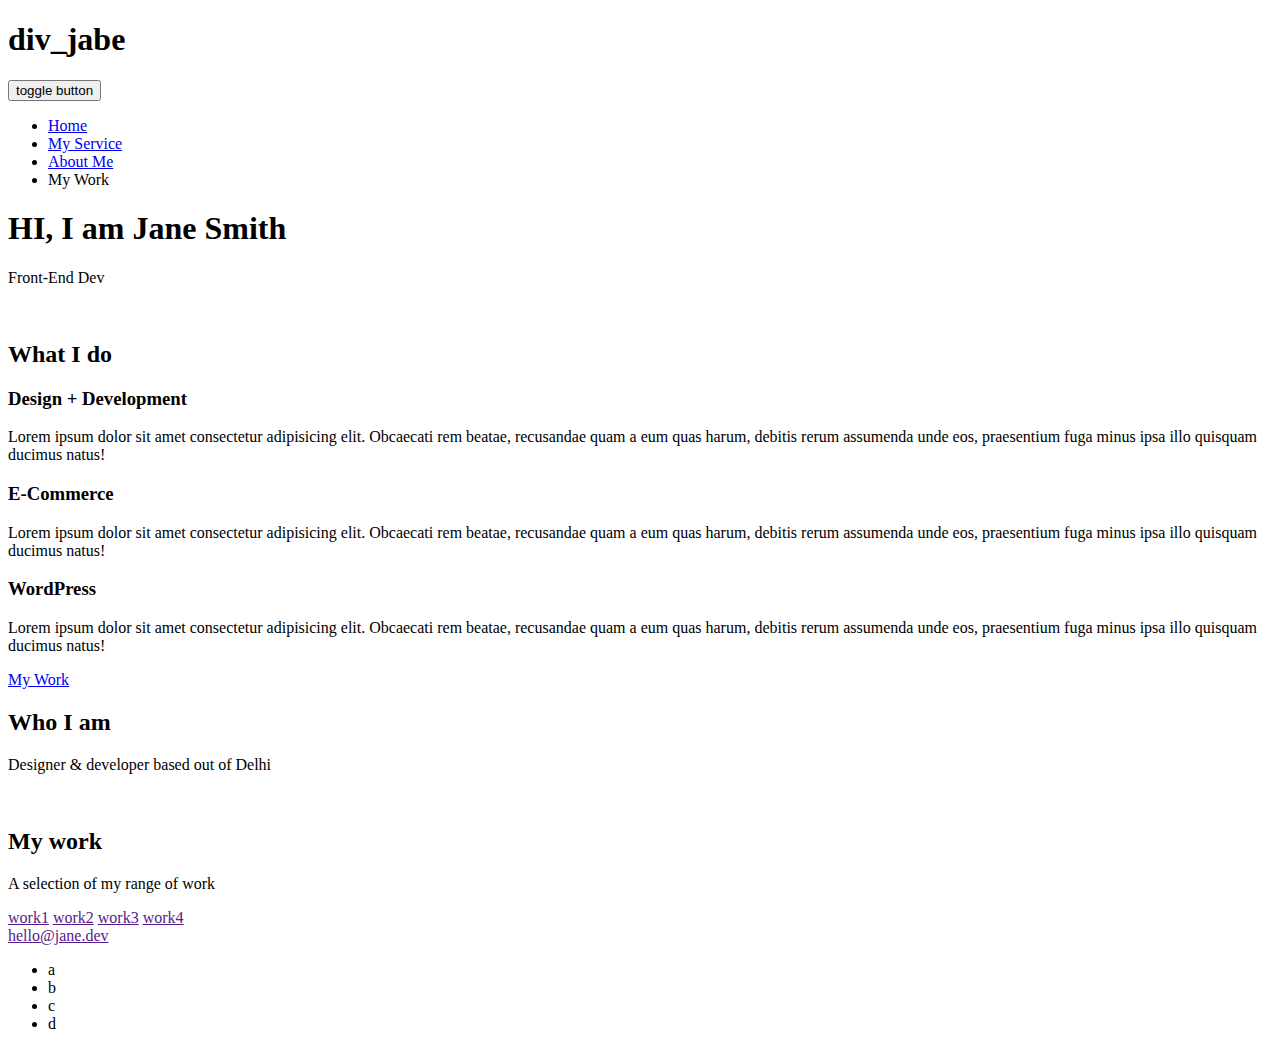
==== index.html @ 6ca00a3f "portfolio" ====
<!DOCTYPE html>
<html lang="en">
<head>
    <meta charset="UTF-8">
    <meta http-equiv="X-UA-Compatible" content="IE=edge">
    <meta name="viewport" content="width=device-width, initial-scale=1.0">
    <title>Document</title>
</head>
<body>
    <header>
       <div class="logo">
        <h1>div_jabe</h1>
       </div>
       <button>toggle button</button>
       <nav class="nav">
         <ul class="nav-list">
             <li class="nav-item"><a class="nav-link" href="#home">Home</a></li>
             <li class="nav-item"><a class="nav-link" href="#services">My Service</a></li>
             <li class="nav-item"><a class="nav-link" href="#about">About Me</a></li>
             <li class="nav-item"><aclass="nav-link" href="#work">My Work</aclass=></li>
        </ul>
       </nav>
    </header>

    <section class="intro" id="home">
        <h1 class="section-title section-title-intro">HI, I am <strong>Jane Smith</strong></h1>
        <p class="section-subtitle section-subtitle-intros">Front-End Dev</p>
        <img src="mobile/eduardo-dutra-k6b53YWZI9I-unsplash.png" alt="">
    </section>

    <section class="my-services" id="services">
        <h2 class="section-title section-title-services">What I do</h2>
        <div class="services">
            <div class="service">
                <h3>Design + Development</h3>
                <p>Lorem ipsum dolor sit amet consectetur adipisicing elit. Obcaecati rem beatae, recusandae quam a eum quas harum, debitis rerum assumenda unde eos, praesentium fuga minus ipsa illo quisquam ducimus natus!</p>
            </div>
            <div class="service">
                <h3>E-Commerce</h3>
                <p>Lorem ipsum dolor sit amet consectetur adipisicing elit. Obcaecati rem beatae, recusandae quam a eum quas harum, debitis rerum assumenda unde eos, praesentium fuga minus ipsa illo quisquam ducimus natus!</p>
            </div>
            <div class="service">
                <h3>WordPress</h3>
                <p>Lorem ipsum dolor sit amet consectetur adipisicing elit. Obcaecati rem beatae, recusandae quam a eum quas harum, debitis rerum assumenda unde eos, praesentium fuga minus ipsa illo quisquam ducimus natus!</p>
            </div>
        </div>

        <a href="#work" class="btn">My Work</a>
    </section>

    <section class="about-me" id="about">
        <h2 class="section-title section-title-about">Who I am</h2>
        <p class="section-subtitle section-subtitle-about">Designer & developer based out of Delhi</p>
        <div class="about-me-body">
            <p></p>
            <p></p>
        </div>
        <img src="mobile/eduardo-dutra-Kqjc3vvgl1k-unsplash.png" alt="">
    </section>

    <section class="my-work" id="work">
        <h2 class="section-title section-title-work">My work</h2>
        <p class="section-subtitle section-subtitle-work">A selection of my range of work</p>
        <a href="">work1</a>
        <a href="">work2</a>
        <a href="">work3</a>
        <a href="">work4</a>
    </section>

    <footer>
        <a href="">hello@jane.dev</a>
        <ul>
            <li><a>a</a></li>
            <li><a>b</a></li>
            <li><a>c</a></li>
            <li><a>d</a></li>
        </ul>
    </footer>

</body>
</html>
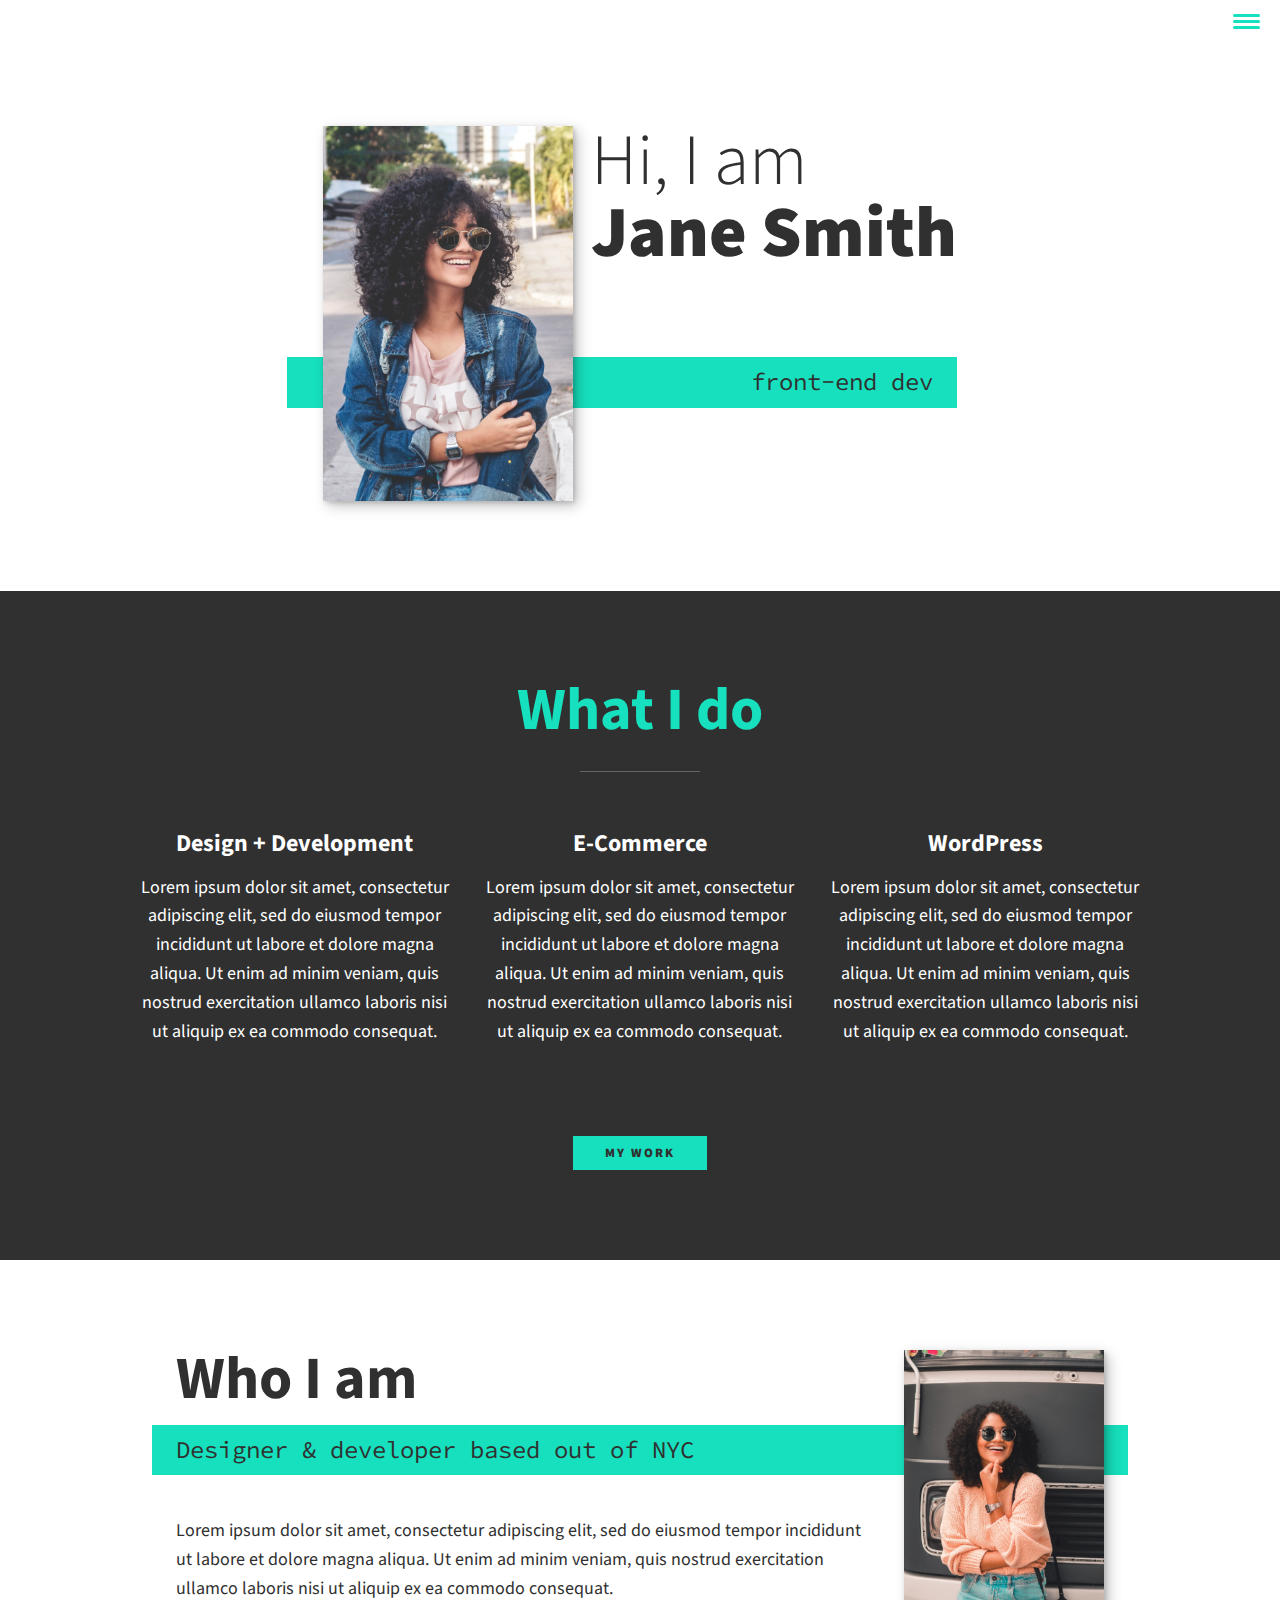
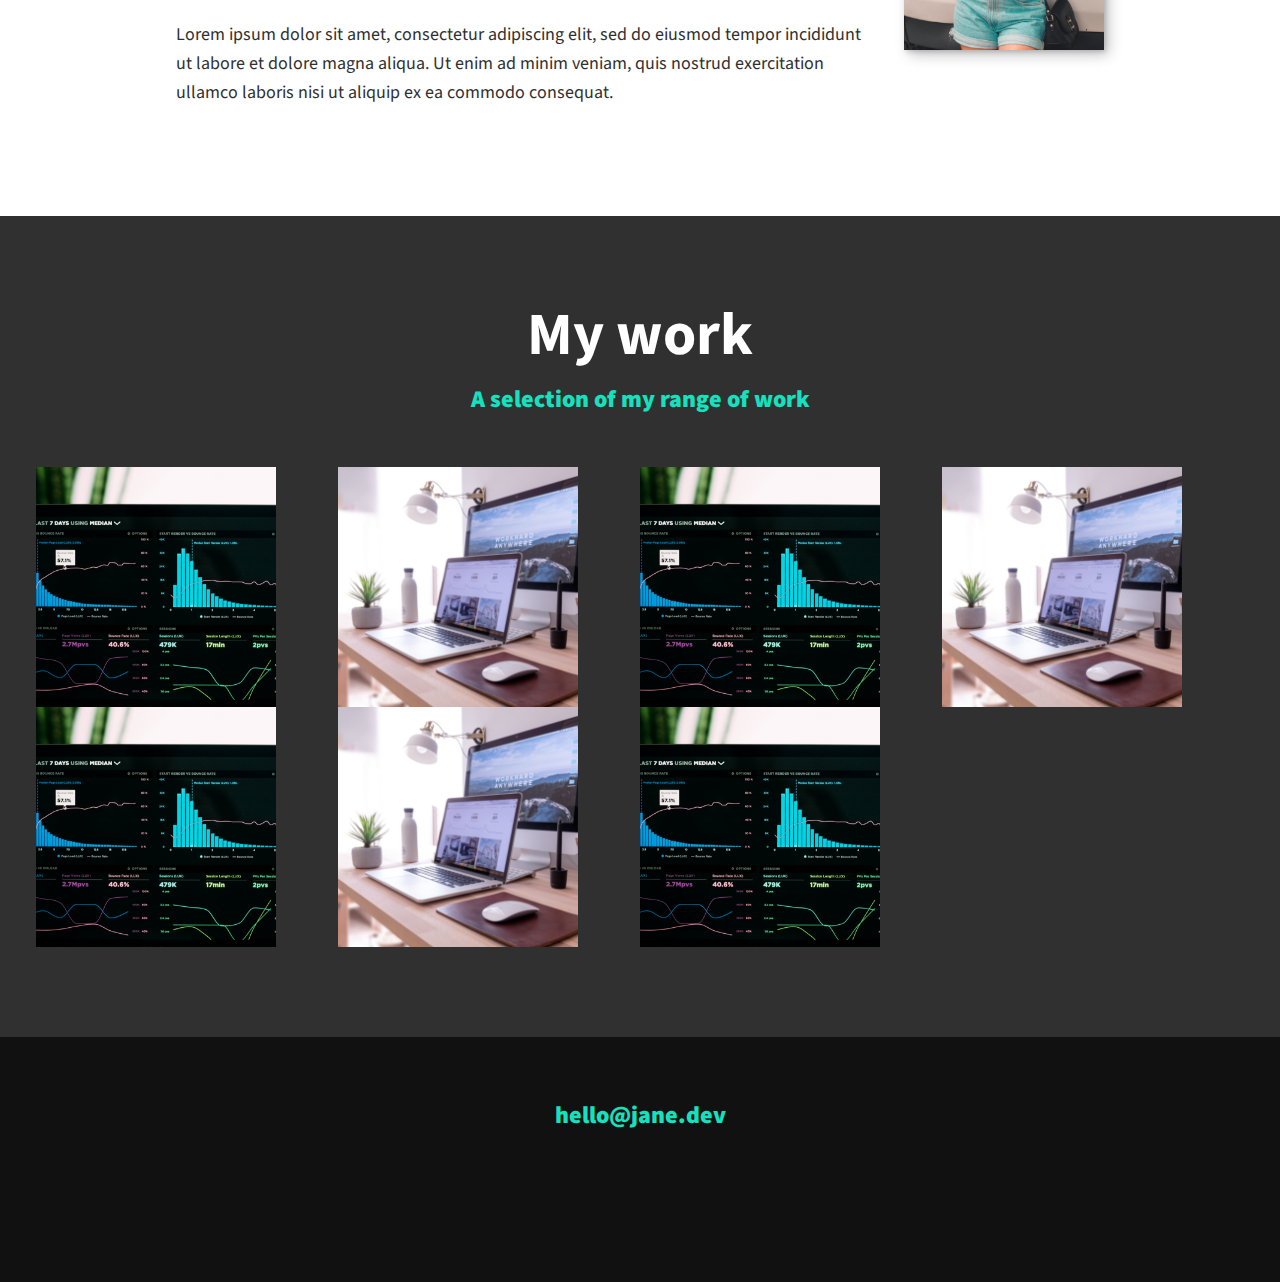
==== commit eaf1ef65: "layout" ====
--- a/index.html
+++ b/index.html
@@ -1,81 +1,172 @@
 <!DOCTYPE html>
 <html lang="en">
-<head>
-    <meta charset="UTF-8">
-    <meta http-equiv="X-UA-Compatible" content="IE=edge">
-    <meta name="viewport" content="width=device-width, initial-scale=1.0">
-    <title>Document</title>
-</head>
-<body>
-    <header>
-       <div class="logo">
-        <h1>div_jabe</h1>
-       </div>
-       <button>toggle button</button>
-       <nav class="nav">
-         <ul class="nav-list">
-             <li class="nav-item"><a class="nav-link" href="#home">Home</a></li>
-             <li class="nav-item"><a class="nav-link" href="#services">My Service</a></li>
-             <li class="nav-item"><a class="nav-link" href="#about">About Me</a></li>
-             <li class="nav-item"><aclass="nav-link" href="#work">My Work</aclass=></li>
-        </ul>
-       </nav>
-    </header>
+    <head>
+        <meta charset="UTF-8">
+        <meta name="viewport" content="width=device-width, initial-scale=1.0">
+        <title>DevJane Portfolio Website</title>
+        <link rel="stylesheet" href="https://cdnjs.cloudflare.com/ajax/libs/normalize/7.0.0/normalize.min.css">
+        <link rel="stylesheet" href="https://cdnjs.cloudflare.com/ajax/libs/font-awesome/5.11.2/css/all.css" integrity="sha256-46qynGAkLSFpVbEBog43gvNhfrOj+BmwXdxFgVK/Kvc=" crossorigin="anonymous" />  
+        
+        <!-- Update these with your own fonts -->
+        <link href="https://fonts.googleapis.com/css?family=Source+Code+Pro:400,900|Source+Sans+Pro:300,900&display=swap" rel="stylesheet">
+        
+        <link rel="stylesheet" href="style.css">
 
-    <section class="intro" id="home">
-        <h1 class="section-title section-title-intro">HI, I am <strong>Jane Smith</strong></h1>
-        <p class="section-subtitle section-subtitle-intros">Front-End Dev</p>
-        <img src="mobile/eduardo-dutra-k6b53YWZI9I-unsplash.png" alt="">
-    </section>
-
-    <section class="my-services" id="services">
-        <h2 class="section-title section-title-services">What I do</h2>
-        <div class="services">
-            <div class="service">
-                <h3>Design + Development</h3>
-                <p>Lorem ipsum dolor sit amet consectetur adipisicing elit. Obcaecati rem beatae, recusandae quam a eum quas harum, debitis rerum assumenda unde eos, praesentium fuga minus ipsa illo quisquam ducimus natus!</p>
+    </head>
+    <body>
+        <header>
+            <div class="logo">
+                <img src="img/devjane.png" alt="">
             </div>
-            <div class="service">
-                <h3>E-Commerce</h3>
-                <p>Lorem ipsum dolor sit amet consectetur adipisicing elit. Obcaecati rem beatae, recusandae quam a eum quas harum, debitis rerum assumenda unde eos, praesentium fuga minus ipsa illo quisquam ducimus natus!</p>
+            <button class="nav-toggle" aria-label="toggle navigation">
+                <span class="hamburger"></span>
+            </button>
+            <nav class="nav">
+                <ul class="nav__list">
+                    <li class="nav__item"><a href="#home" class="nav__link">Home</a></li>
+                    <li class="nav__item"><a href="#services" class="nav__link">My Services</a></li>
+                    <li class="nav__item"><a href="#about" class="nav__link">About me</a></li>
+                    <li class="nav__item"><a href="#work" class="nav__link">My Work</a></li>
+                </ul>
+            </nav>
+        </header>
+        
+        <!-- Introduction -->
+        <section class="intro" id="home">
+            <h1 class="section__title section__title--intro">
+                Hi, I am <strong>Jane Smith</strong>
+            </h1>
+            <p class="section__subtitle section__subtitle--intro">front-end dev</p>
+            <img src="Mobile/eduardo-dutra-k6b53YWZI9I-unsplash.png" alt="a picture of Jane Smith smiling" class="intro__img">
+        </section>
+        
+        
+        <!-- My services -->
+        <section class="my-services" id="services">
+            <h2 class="section__title section__title--services">What I do</h2>
+            <div class="services">
+                <div class="service">
+                    <h3>Design + Development</h3>
+                    <p>Lorem ipsum dolor sit amet, consectetur adipiscing elit, sed do eiusmod tempor incididunt ut labore et dolore magna aliqua. Ut enim ad minim veniam, quis nostrud exercitation ullamco laboris nisi ut aliquip ex ea commodo consequat.</p>
+                </div> <!-- / service -->
+                
+                <div class="service">
+                    <h3>E-Commerce</h3>
+                    <p>Lorem ipsum dolor sit amet, consectetur adipiscing elit, sed do eiusmod tempor incididunt ut labore et dolore magna aliqua. Ut enim ad minim veniam, quis nostrud exercitation ullamco laboris nisi ut aliquip ex ea commodo consequat.</p>
+                </div> <!-- / service -->
+                
+                <div class="service">
+                    <h3>WordPress</h3>
+                    <p>Lorem ipsum dolor sit amet, consectetur adipiscing elit, sed do eiusmod tempor incididunt ut labore et dolore magna aliqua. Ut enim ad minim veniam, quis nostrud exercitation ullamco laboris nisi ut aliquip ex ea commodo consequat.</p>
+                </div> <!-- / service -->
+            </div> <!-- / services -->
+            
+            <a href="#work" class="btn">My Work</a>
+        </section>
+        
+        
+        <!-- About me -->
+        <section class="about-me" id="about">
+           <h2 class="section__title section__title--about">Who I am</h2>
+           <p class="section__subtitle section__subtitle--about">Designer & developer based out of NYC</p>
+           
+           <div class="about-me__body">
+               <p>Lorem ipsum dolor sit amet, consectetur adipiscing elit, sed do eiusmod tempor incididunt ut labore et dolore magna aliqua. Ut enim ad minim veniam, quis nostrud exercitation ullamco laboris nisi ut aliquip ex ea commodo consequat.</p>
+               <p>Lorem ipsum dolor sit amet, consectetur adipiscing elit, sed do eiusmod tempor incididunt ut labore et dolore magna aliqua. Ut enim ad minim veniam, quis nostrud exercitation ullamco laboris nisi ut aliquip ex ea commodo consequat.</p>
+           </div>
+           
+           <img src="Mobile/eduardo-dutra-Kqjc3vvgl1k-unsplash.png" alt="Jane leaning against a bus" class="about-me__img">
+        </section>
+        
+        <!-- My Work -->
+        <section class="my-work" id="work">
+            <h2 class="section__title section__title--work">My work</h2>
+            <p class="section__subtitle section__subtitle--work">A selection of my range of work</p>
+            
+            <div class="portfolio">
+                <!-- Portfolio item 01 -->
+                <a href="portfolio-item.html" class="portfolio__item">
+                    <img src="Mobile/Rectangle 3-1.png" class="portfolio__img">
+                </a>
+                
+                <!-- Portfolio item 02 -->
+                <a href="portfolio-item.html" class="portfolio__item">
+                    <img src="Mobile/Rectangle 3.png" alt="" class="portfolio__img">
+                </a>
+                
+                <!-- Portfolio item 03 -->
+                <a href="portfolio-item.html" class="portfolio__item">
+                    <img src="Mobile/Rectangle 3-1.png" alt="" class="portfolio__img">
+                </a>
+                
+                <!-- Portfolio item 04 -->
+                <a href="portfolio-item.html" class="portfolio__item">
+                    <img src="Mobile/Rectangle 3.png" alt="" class="portfolio__img">
+                </a>
+                
+                <!-- Portfolio item 05 -->
+                <a href="portfolio-item.html" class="portfolio__item">
+                    <img src="Mobile/Rectangle 3-1.png" alt="" class="portfolio__img">
+                </a>
+                
+                <!-- Portfolio item 06 -->
+                <a href="portfolio-item.html" class="portfolio__item">
+                    <img src="Mobile/Rectangle 3.png" alt="" class="portfolio__img">
+                </a>
+                
+                <!-- Portfolio item 07 -->
+                <a href="portfolio-item.html" class="portfolio__item">
+                    <img src="Mobile/Rectangle 3-1.png" alt="" class="portfolio__img">
+                </a>
+                
+                <!-- Portfolio item 08 -->
+                <a href="#" class="portfolio__item">
+                    <img src="img/portfolio-08.jpg" alt="" class="portfolio__img">
+                </a>
+                
+                <!-- Portfolio item 09 -->
+                <a href="#" class="portfolio__item">
+                    <img src="img/portfolio-09.jpg" alt="" class="portfolio__img">
+                </a>
+                
+                <!-- Portfolio item 0 0-->
+                <a href="#" class="portfolio__item">
+                    <img src="img/portfolio-10.jpg" alt="" class="portfolio__img">
+                </a>
             </div>
-            <div class="service">
-                <h3>WordPress</h3>
-                <p>Lorem ipsum dolor sit amet consectetur adipisicing elit. Obcaecati rem beatae, recusandae quam a eum quas harum, debitis rerum assumenda unde eos, praesentium fuga minus ipsa illo quisquam ducimus natus!</p>
-            </div>
-        </div>
-
-        <a href="#work" class="btn">My Work</a>
-    </section>
-
-    <section class="about-me" id="about">
-        <h2 class="section-title section-title-about">Who I am</h2>
-        <p class="section-subtitle section-subtitle-about">Designer & developer based out of Delhi</p>
-        <div class="about-me-body">
-            <p></p>
-            <p></p>
-        </div>
-        <img src="mobile/eduardo-dutra-Kqjc3vvgl1k-unsplash.png" alt="">
-    </section>
-
-    <section class="my-work" id="work">
-        <h2 class="section-title section-title-work">My work</h2>
-        <p class="section-subtitle section-subtitle-work">A selection of my range of work</p>
-        <a href="">work1</a>
-        <a href="">work2</a>
-        <a href="">work3</a>
-        <a href="">work4</a>
-    </section>
-
-    <footer>
-        <a href="">hello@jane.dev</a>
-        <ul>
-            <li><a>a</a></li>
-            <li><a>b</a></li>
-            <li><a>c</a></li>
-            <li><a>d</a></li>
-        </ul>
-    </footer>
-
-</body>
+        </section>
+        
+        
+        <!-- Footer -->
+        <footer class="footer">
+            <!-- replace with your own email address -->
+            <a href="mailto:hello@jane.dev" class="footer__link">hello@jane.dev</a>
+            <ul class="social-list">
+                <li class="social-list__item">
+                    <a class="social-list__link" href="https://codepen.io">
+                        <i class="fab fa-codepen"></i>
+                    </a>
+                </li>
+                <li class="social-list__item">
+                    <a class="social-list__link" href="http://dribbble.com">
+                        <i class="fab fa-dribbble"></i>
+                    </a>
+                </li>
+                <li class="social-list__item">
+                    <a class="social-list__link" href="https://twitter.com">
+                        <i class="fab fa-twitter"></i>
+                    </a>
+                </li>
+                <li class="social-list__item">
+                    <a class="social-list__link" href="https://github.com">
+                        <i class="fab fa-github"></i>
+                    </a>
+                </li>
+            </ul>
+        </footer>
+        
+        
+        <script src="js/index.js"></script>
+        
+    </body>
 </html>--- a/style.css
+++ b/style.css
@@ -0,0 +1,478 @@
+*,
+*::before,
+*::after {
+    box-sizing: border-box;
+}
+
+/* Custom Properties, update these for your own design */
+
+:root {
+    --ff-primary: 'Source Sans Pro', sans-serif;
+    --ff-secondary: 'Source Code Pro', monospace;
+    
+    --fw-reg: 300;
+    --fw-bold: 900;
+    
+    --clr-light: #fff;
+    --clr-dark: #303030;
+    --clr-accent: #16e0bd;
+    
+    --fs-h1: 3rem;
+    --fs-h2: 2.25rem;
+    --fs-h3: 1.25rem;
+    --fs-body: 1rem;
+    
+    --bs: 0.25em 0.25em 0.75em rgba(0,0,0,.25),
+          0.125em 0.125em 0.25em rgba(0,0,0,.15);
+}
+
+@media (min-width: 800px) {
+    :root {
+        --fs-h1: 4.5rem;
+        --fs-h2: 3.75rem;
+        --fs-h3: 1.5rem;
+        --fs-body: 1.125rem;
+    }
+}
+
+/* General styles */
+
+/* endable this to add smooth scrolling */
+/* html {
+    scroll-behavior: smooth;
+} */
+
+
+body {
+    background: var(--clr-light);
+    color: var(--clr-dark);
+    margin: 0;
+    font-family: var(--ff-primary);
+    font-size: var(--fs-body);
+    line-height: 1.6;
+}
+
+section {
+    padding: 5em 2em;
+}
+
+img {
+    display: block;
+    max-width: 100%;
+}
+
+strong { font-weight: var(--fw-bold) }
+
+:focus {
+    outline: 3px solid var(--clr-accent);
+    outline-offset: 3px;
+}
+
+/* Buttons */
+
+.btn {
+    display: inline-block;
+    padding: .5em 2.5em;
+    background: var(--clr-accent);
+    color: var(--clr-dark);
+    text-decoration: none;
+    cursor: pointer;
+    font-size: .8rem;
+    text-transform: uppercase;
+    letter-spacing: 2px;
+    font-weight: var(--fw-bold);
+    transition: transform 200ms ease-in-out;
+}
+
+.btn:hover {
+    transform: scale(1.1);
+}
+
+/* Typography */
+
+h1,
+h2,
+h3 {
+    line-height: 1;
+    margin: 0;
+}
+
+h1 { font-size: var(--fs-h1) }
+h2 { font-size: var(--fs-h2) }
+h3 { font-size: var(--fs-h3) }
+
+
+.section__title {
+    margin-bottom: .25em;
+}
+
+.section__title--intro {
+    font-weight: var(--fw-reg);
+}
+
+.section__title--intro strong {
+    display: block;
+}
+
+.section__subtitle {
+    margin: 0;
+    font-size: var(--fs-h3);
+}
+
+.section__subtitle--intro,
+.section__subtitle--about {
+    background: var(--clr-accent);
+    padding: .25em 1em;
+    font-family: var(--ff-secondary);
+    margin-bottom: 1em;
+}
+
+.section__subtitle--work {
+    color: var(--clr-accent);
+    font-weight: var(--fw-bold);
+    margin-bottom: 2em;
+}
+
+/* header */
+
+header {
+    display: flex;
+    justify-content: space-between;
+    padding: 1em;
+}
+
+.logo {
+    max-width: 100px;
+}
+
+.nav {
+    position: fixed;
+    background: var(--clr-dark);
+    color: var(--clr-light);
+    top: 0;
+    bottom: 0;
+    left: 0;
+    right: 0;
+    z-index: 100;
+    
+    transform: translateX(100%);
+    transition: transform 250ms cubic-bezier(.5, 0, .5, 1);
+}
+
+.nav__list {
+    list-style: none;
+    display: flex;
+    height: 100%;
+    flex-direction: column;
+    justify-content: space-evenly;
+    align-items: center;
+    margin: 0;
+    padding: 0;
+}
+
+.nav__link {
+    color: inherit;
+    font-weight: var(--fw-bold);
+    font-size: var(--fs-h2);
+    text-decoration: none;
+}
+
+.nav__link:hover {
+    color: var(--clr-accent);
+}
+
+.nav-toggle {
+    padding: .5em;
+    background: transparent;
+    border: 0;
+    cursor: pointer;
+    position: absolute;
+    right: 1em;
+    top: 1em;
+    z-index: 1000;
+}
+
+.nav-open .nav {
+    transform: translateX(0);
+}
+
+.nav-open .nav-toggle {
+    position: fixed;
+}
+
+.nav-open .hamburger {
+    transform: rotate(.625turn);
+}
+
+.nav-open .hamburger::before {
+    transform: rotate(90deg) translateX(-6px);
+}
+
+.nav-open .hamburger::after {
+    opacity: 0;
+}
+
+
+
+
+
+
+.hamburger {
+    display: block;
+    position: relative;
+}
+
+.hamburger,
+.hamburger::before,
+.hamburger::after {
+    background: var(--clr-accent);
+    width: 2em;
+    height: 3px;
+    border-radius: 1em;
+    transition: transform 250ms ease-in-out;
+}
+
+
+.hamburger::before,
+.hamburger::after {
+    content: '';
+    position: absolute;
+    left: 0;
+    right: 0;
+}
+
+.hamburger::before { top: 6px; }
+.hamburger::after { bottom: 6px; }
+
+
+/*  Intro section  */
+
+.intro {
+    position: relative;
+}
+
+.intro__img {
+    box-shadow: var(--bs);
+}
+
+.section__subtitle--intro {
+    display: inline-block;
+}
+
+@media (min-width: 600px) {
+    .intro {
+        display: grid;
+        width: min-content;
+        margin: 0 auto;
+        grid-column-gap: 1em;
+        grid-template-areas: 
+            "img title"
+            "img subtitle";
+        grid-template-columns: min-content max-content;
+    }
+    
+    .intro__img {
+        grid-area: img;
+        min-width: 250px;
+        position: relative;
+        z-index: 2;
+    }    
+    
+    .section__subtitle--intro {
+        align-self: start;
+        grid-column: -1 / 1;
+        grid-row: 2;
+        text-align: right;
+        position: relative;
+        left: -1.5em;
+        width: calc(100% + 1.5em);
+    }
+}
+
+
+
+/*  My services section  */
+
+.my-services {
+    background-color: var(--clr-dark);
+    background-image: url(../img/services-bg.jpg);
+    background-size: cover;
+    /* background-blend-mode: multiply; */
+    color: var(--clr-light);
+    text-align: center;
+}
+
+.section__title--services {
+    color: var(--clr-accent);
+    position: relative;
+}
+
+.section__title--services::after {
+    content: '';
+    display: block;
+    width: 2em;
+    height: 1px;
+    margin: 0.5em auto 1em;
+    background: var(--clr-light);
+    opacity: 0.25;
+}
+
+.services {
+    margin-bottom: 4em;
+}
+
+.service {
+    max-width: 500px;
+    margin: 0 auto;
+}
+
+@media (min-width: 800px) {
+    .services {
+        display: flex;
+        max-width: 1000px;
+        margin-left: auto;
+        margin-right: auto;
+    }
+    
+    .service + .service {
+        margin-left: 2em;
+    }
+}
+
+
+.about-me {
+    max-width: 1000px;
+    margin: 0 auto;
+}
+
+.about-me__img {
+    box-shadow: var(--bs);
+}
+
+@media (min-width: 600px) {
+    .about-me {
+        display: grid;
+        grid-template-columns: 1fr 200px;
+        grid-template-areas: 
+            "title img"
+            "subtitle img"
+            "text img";
+        grid-column-gap: 2em;
+    }
+    
+    .section__title--about {
+        grid-area: title;
+    }
+    
+    .section__subtitle--about {
+        grid-column: 1 / -1;
+        grid-row: 2;
+        position: relative;
+        left: -1em;
+        width: calc(100% + 2em);
+        padding-left: 1em;
+        padding-right: calc(200px + 4em);
+    }
+    
+    .about-me__img {
+        grid-area: img;
+        position: relative;
+        z-index: 2;
+    }
+}
+
+/* My Work */
+
+.my-work {
+    background-color: var(--clr-dark);
+    color: var(--clr-light);
+    text-align: center;    
+}
+
+.portfolio {
+    display: grid;
+    grid-template-columns: repeat(auto-fit, minmax(300px, 1fr));
+}
+
+.portfolio__item {
+    /* background: var(--clr-accent); */
+    overflow: hidden;
+}
+
+.portfolio__img {
+    transition: 
+        transform 750ms cubic-bezier(.5, 0, .5, 1),
+        opacity 250ms linear;
+}
+
+.portfolio__item:focus {
+    position: relative;
+    z-index: 2;
+}
+
+.portfolio__img:hover,
+.portfolio__item:focus .portfolio__img {
+    transform: scale(1.2);
+    opacity: .5;
+}
+
+
+/* footer */
+
+.footer {
+    background: #111;
+    color: var(--clr-accent);
+    text-align: center;
+    padding: 2.5em 0;
+    font-size: var(--fs-h3);
+
+}
+
+.footer a { 
+    color: inherit;
+    text-decoration: none;
+}
+
+.footer__link {
+    font-weight: var(--fw-bold);
+}
+
+.footer__link:hover,
+.social-list__link:hover {
+    opacity: .7;
+}
+
+.footer__link:hover {
+    text-decoration: underline;
+}
+
+.social-list {
+    list-style: none;
+    display: flex;
+    justify-content: center;
+    margin: 2em 0 0;
+    padding: 0;
+}
+
+.social-list__item {
+    margin: 0 .5em;
+}
+
+.social-list__link {
+    padding: .5em;
+}
+
+
+/* Individual portfolio item styles */
+
+.portfolio-item-individual {
+    padding: 0 2em 2em;
+    max-width: 1000px;
+    margin: 0 auto;
+}
+
+.portfolio-item-individual p {
+    max-width: 600px;
+    margin-left: auto;
+    margin-right: auto;
+}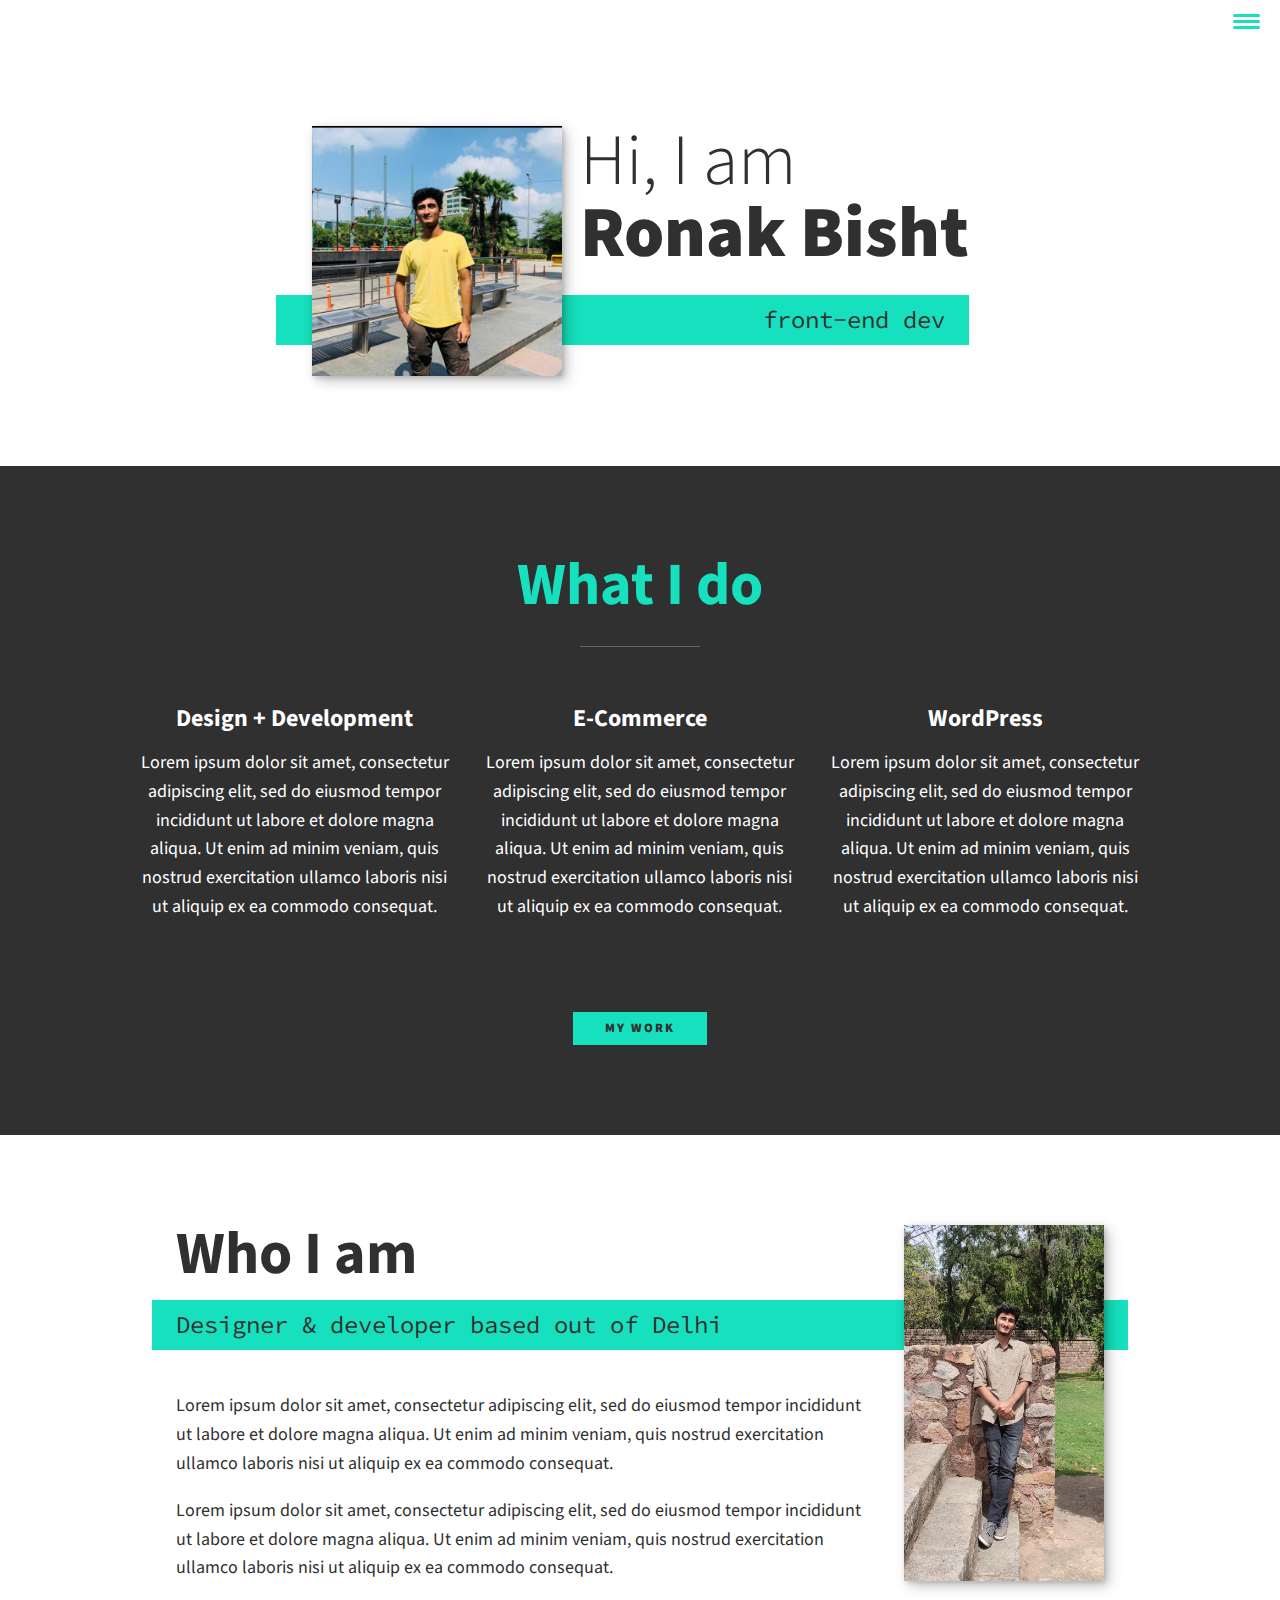
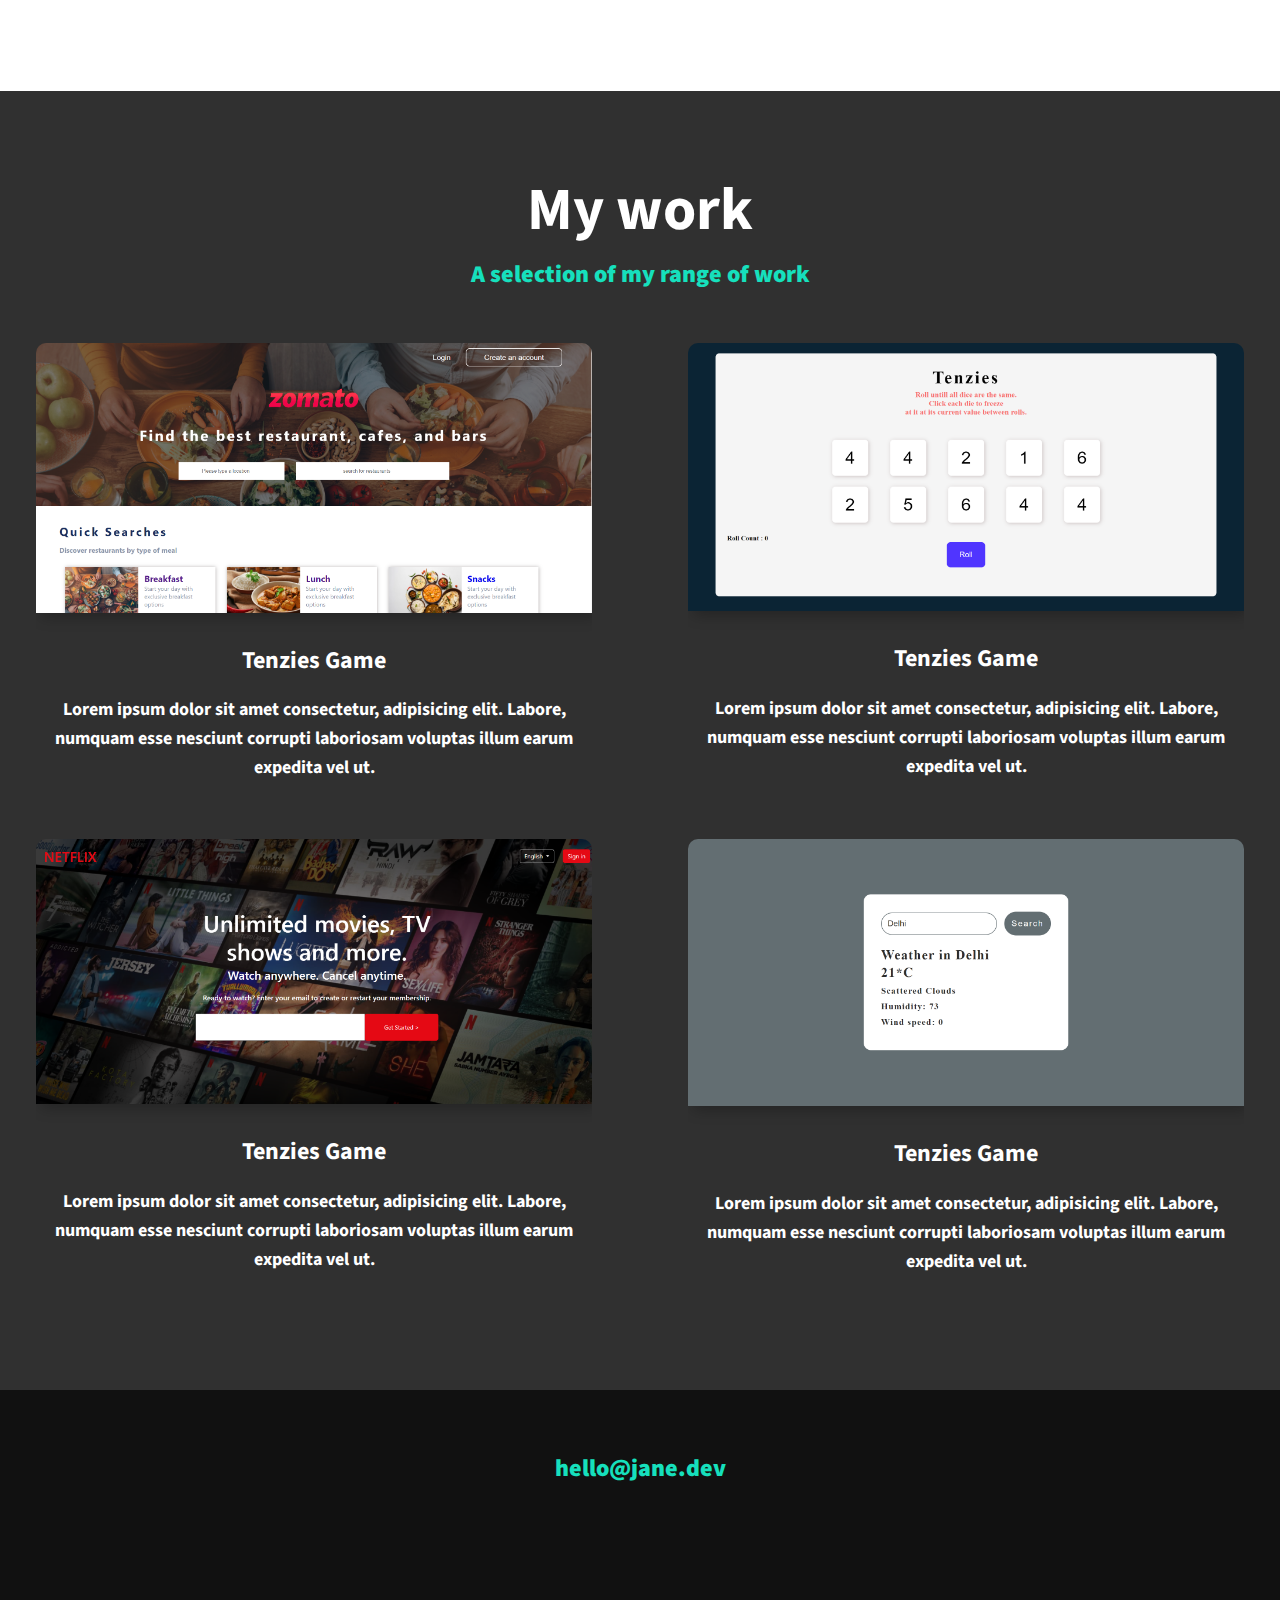
==== commit 1c7fcdf7: "added image" ====
--- a/index.html
+++ b/index.html
@@ -3,7 +3,7 @@
     <head>
         <meta charset="UTF-8">
         <meta name="viewport" content="width=device-width, initial-scale=1.0">
-        <title>DevJane Portfolio Website</title>
+        <title>Ronak Bisht Protfolio</title>
         <link rel="stylesheet" href="https://cdnjs.cloudflare.com/ajax/libs/normalize/7.0.0/normalize.min.css">
         <link rel="stylesheet" href="https://cdnjs.cloudflare.com/ajax/libs/font-awesome/5.11.2/css/all.css" integrity="sha256-46qynGAkLSFpVbEBog43gvNhfrOj+BmwXdxFgVK/Kvc=" crossorigin="anonymous" />  
         
@@ -34,10 +34,10 @@
         <!-- Introduction -->
         <section class="intro" id="home">
             <h1 class="section__title section__title--intro">
-                Hi, I am <strong>Jane Smith</strong>
+                Hi, I am <strong>Ronak Bisht</strong>
             </h1>
             <p class="section__subtitle section__subtitle--intro">front-end dev</p>
-            <img src="Mobile/eduardo-dutra-k6b53YWZI9I-unsplash.png" alt="a picture of Jane Smith smiling" class="intro__img">
+            <img src="assets/profile1.jpg" alt="a picture of Jane Smith smiling" class="intro__img">
         </section>
         
         
@@ -68,14 +68,14 @@
         <!-- About me -->
         <section class="about-me" id="about">
            <h2 class="section__title section__title--about">Who I am</h2>
-           <p class="section__subtitle section__subtitle--about">Designer & developer based out of NYC</p>
+           <p class="section__subtitle section__subtitle--about">Designer & developer based out of Delhi</p>
            
            <div class="about-me__body">
                <p>Lorem ipsum dolor sit amet, consectetur adipiscing elit, sed do eiusmod tempor incididunt ut labore et dolore magna aliqua. Ut enim ad minim veniam, quis nostrud exercitation ullamco laboris nisi ut aliquip ex ea commodo consequat.</p>
                <p>Lorem ipsum dolor sit amet, consectetur adipiscing elit, sed do eiusmod tempor incididunt ut labore et dolore magna aliqua. Ut enim ad minim veniam, quis nostrud exercitation ullamco laboris nisi ut aliquip ex ea commodo consequat.</p>
            </div>
            
-           <img src="Mobile/eduardo-dutra-Kqjc3vvgl1k-unsplash.png" alt="Jane leaning against a bus" class="about-me__img">
+           <img src="assets/profile2.jpg" alt="Jane leaning against a bus" class="about-me__img">
         </section>
         
         <!-- My Work -->
@@ -85,54 +85,71 @@
             
             <div class="portfolio">
                 <!-- Portfolio item 01 -->
-                <a href="portfolio-item.html" class="portfolio__item">
-                    <img src="Mobile/Rectangle 3-1.png" class="portfolio__img">
+                <a href="https://bright-biscochitos-693e4a.netlify.app/" class="portfolio__item">
+                    <img src="assets/edureka1.png" class="portfolio__img">
+                    <div class="about-project">
+                        <h3>Tenzies Game</h3>
+                        <h4>Lorem ipsum dolor sit amet consectetur, adipisicing elit. Labore, numquam esse nesciunt corrupti laboriosam voluptas illum earum expedita vel ut.</h4>
+                    </div>
                 </a>
                 
                 <!-- Portfolio item 02 -->
-                <a href="portfolio-item.html" class="portfolio__item">
-                    <img src="Mobile/Rectangle 3.png" alt="" class="portfolio__img">
+                <a href="https://vocal-froyo-fcd93e.netlify.app/" class="portfolio__item">
+                    <img src="assets/edureka4.png" alt="" class="portfolio__img">
+                    <div class="about-project">
+                        <h3>Tenzies Game</h3>
+                        <h4>Lorem ipsum dolor sit amet consectetur, adipisicing elit. Labore, numquam esse nesciunt corrupti laboriosam voluptas illum earum expedita vel ut.</h4>
+                    </div>
                 </a>
                 
+                
                 <!-- Portfolio item 03 -->
-                <a href="portfolio-item.html" class="portfolio__item">
-                    <img src="Mobile/Rectangle 3-1.png" alt="" class="portfolio__img">
+                <a href="https://dainty-cupcake-42d738.netlify.app/" class="portfolio__item">
+                    <img src="assets/edureka3.png" alt="" class="portfolio__img">
+                    <div class="about-project">
+                        <h3>Tenzies Game</h3>
+                        <h4>Lorem ipsum dolor sit amet consectetur, adipisicing elit. Labore, numquam esse nesciunt corrupti laboriosam voluptas illum earum expedita vel ut.</h4>
+                    </div>
                 </a>
                 
                 <!-- Portfolio item 04 -->
-                <a href="portfolio-item.html" class="portfolio__item">
-                    <img src="Mobile/Rectangle 3.png" alt="" class="portfolio__img">
+                <a href="https://bright-biscochitos-693e4a.netlify.app/" class="portfolio__item">
+                    <img src="assets/edureka2.png" alt="" class="portfolio__img">
+                    <div class="about-project">
+                        <h3>Tenzies Game</h3>
+                        <h4>Lorem ipsum dolor sit amet consectetur, adipisicing elit. Labore, numquam esse nesciunt corrupti laboriosam voluptas illum earum expedita vel ut.</h4>
+                    </div>
                 </a>
                 
                 <!-- Portfolio item 05 -->
-                <a href="portfolio-item.html" class="portfolio__item">
+                <!-- <a href="portfolio-item.html" class="portfolio__item">
                     <img src="Mobile/Rectangle 3-1.png" alt="" class="portfolio__img">
-                </a>
+                </a> -->
                 
                 <!-- Portfolio item 06 -->
-                <a href="portfolio-item.html" class="portfolio__item">
+                <!-- <a href="portfolio-item.html" class="portfolio__item">
                     <img src="Mobile/Rectangle 3.png" alt="" class="portfolio__img">
-                </a>
+                </a> -->
                 
                 <!-- Portfolio item 07 -->
-                <a href="portfolio-item.html" class="portfolio__item">
+                <!-- <a href="portfolio-item.html" class="portfolio__item">
                     <img src="Mobile/Rectangle 3-1.png" alt="" class="portfolio__img">
-                </a>
+                </a> -->
                 
                 <!-- Portfolio item 08 -->
-                <a href="#" class="portfolio__item">
+                <!-- <a href="#" class="portfolio__item">
                     <img src="img/portfolio-08.jpg" alt="" class="portfolio__img">
-                </a>
+                </a> -->
                 
                 <!-- Portfolio item 09 -->
-                <a href="#" class="portfolio__item">
+                <!-- <a href="#" class="portfolio__item">
                     <img src="img/portfolio-09.jpg" alt="" class="portfolio__img">
-                </a>
+                </a> -->
                 
                 <!-- Portfolio item 0 0-->
-                <a href="#" class="portfolio__item">
+                <!-- <a href="#" class="portfolio__item">
                     <img src="img/portfolio-10.jpg" alt="" class="portfolio__img">
-                </a>
+                </a> -->
             </div>
         </section>
         
--- a/style.css
+++ b/style.css
@@ -337,6 +337,9 @@
     .service + .service {
         margin-left: 2em;
     }
+
+  
+
 }
 
 
@@ -391,15 +394,32 @@
 
 .portfolio {
     display: grid;
-    grid-template-columns: repeat(auto-fit, minmax(300px, 1fr));
+    /* grid-template-columns: repeat(auto-fit, minmax(400px, 1fr)); */
+    grid-template-columns: repeat(2,1fr);
+    row-gap: 2rem;
+    column-gap: 6rem;
+    
+    
 }
 
 .portfolio__item {
     /* background: var(--clr-accent); */
+    /* background-color: var(--clr-light); */
+    /* background-color: #c9faf2; */
+    /* border: var(--clr-light) 3px solid; */
+    /* padding: 2em; */
+    border-radius: 10px;
+    /* box-shadow: 0.25em 0.25em 0.75em rgb(255, 255, 255); */
     overflow: hidden;
+    display: flex;
+    flex-direction: column;
+    align-items: center;
 }
 
 .portfolio__img {
+    /* background-color: pink; */
+    
+    box-shadow: 0.25em 0.25em 0.75em rgba(0,0,0,.25);
     transition: 
         transform 750ms cubic-bezier(.5, 0, .5, 1),
         opacity 250ms linear;
@@ -414,6 +434,21 @@
 .portfolio__item:focus .portfolio__img {
     transform: scale(1.2);
     opacity: .5;
+}
+
+a{
+    color: var(--clr-light);
+    text-decoration: none;
+
+}
+.about-project{
+    margin-top: 2em;
+}
+
+@media screen and (max-width: 800px) {
+ .portfolio{
+    grid-template-columns: repeat(1,1fr);
+ }
 }
 
 
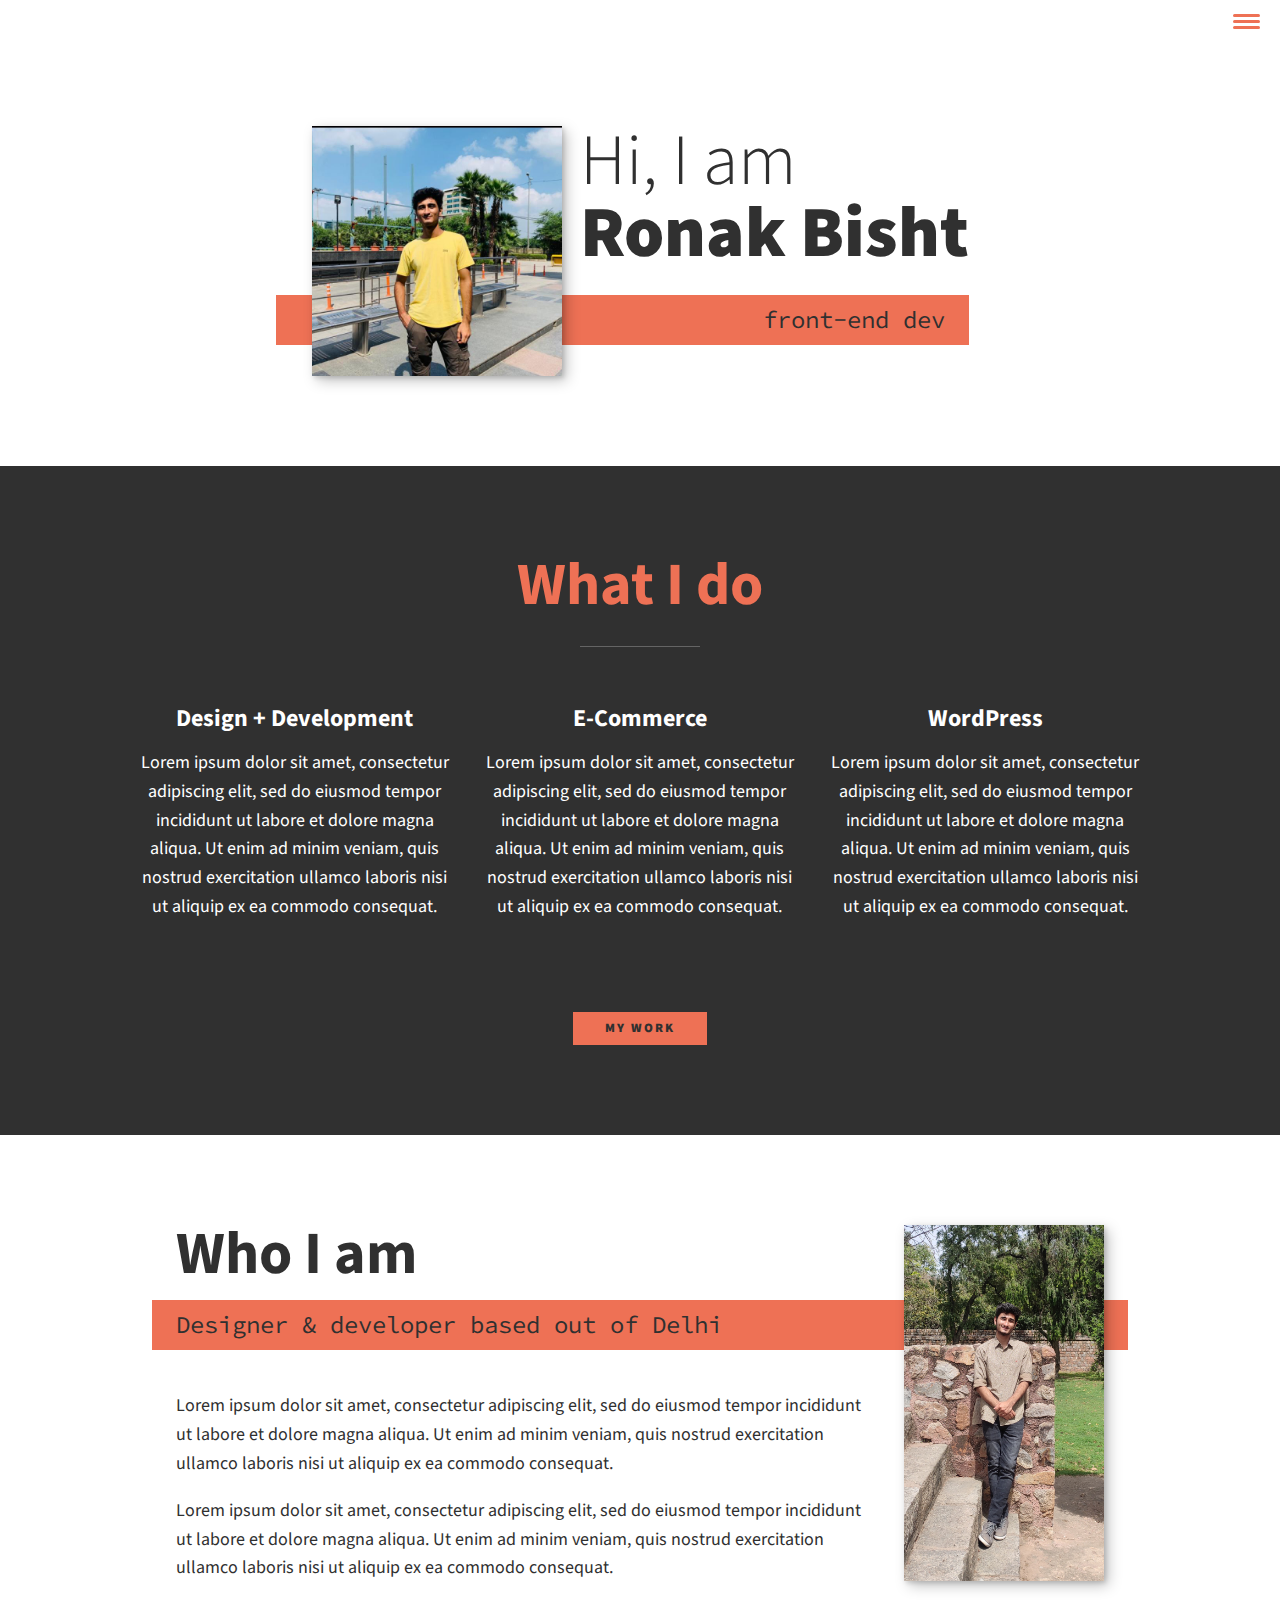
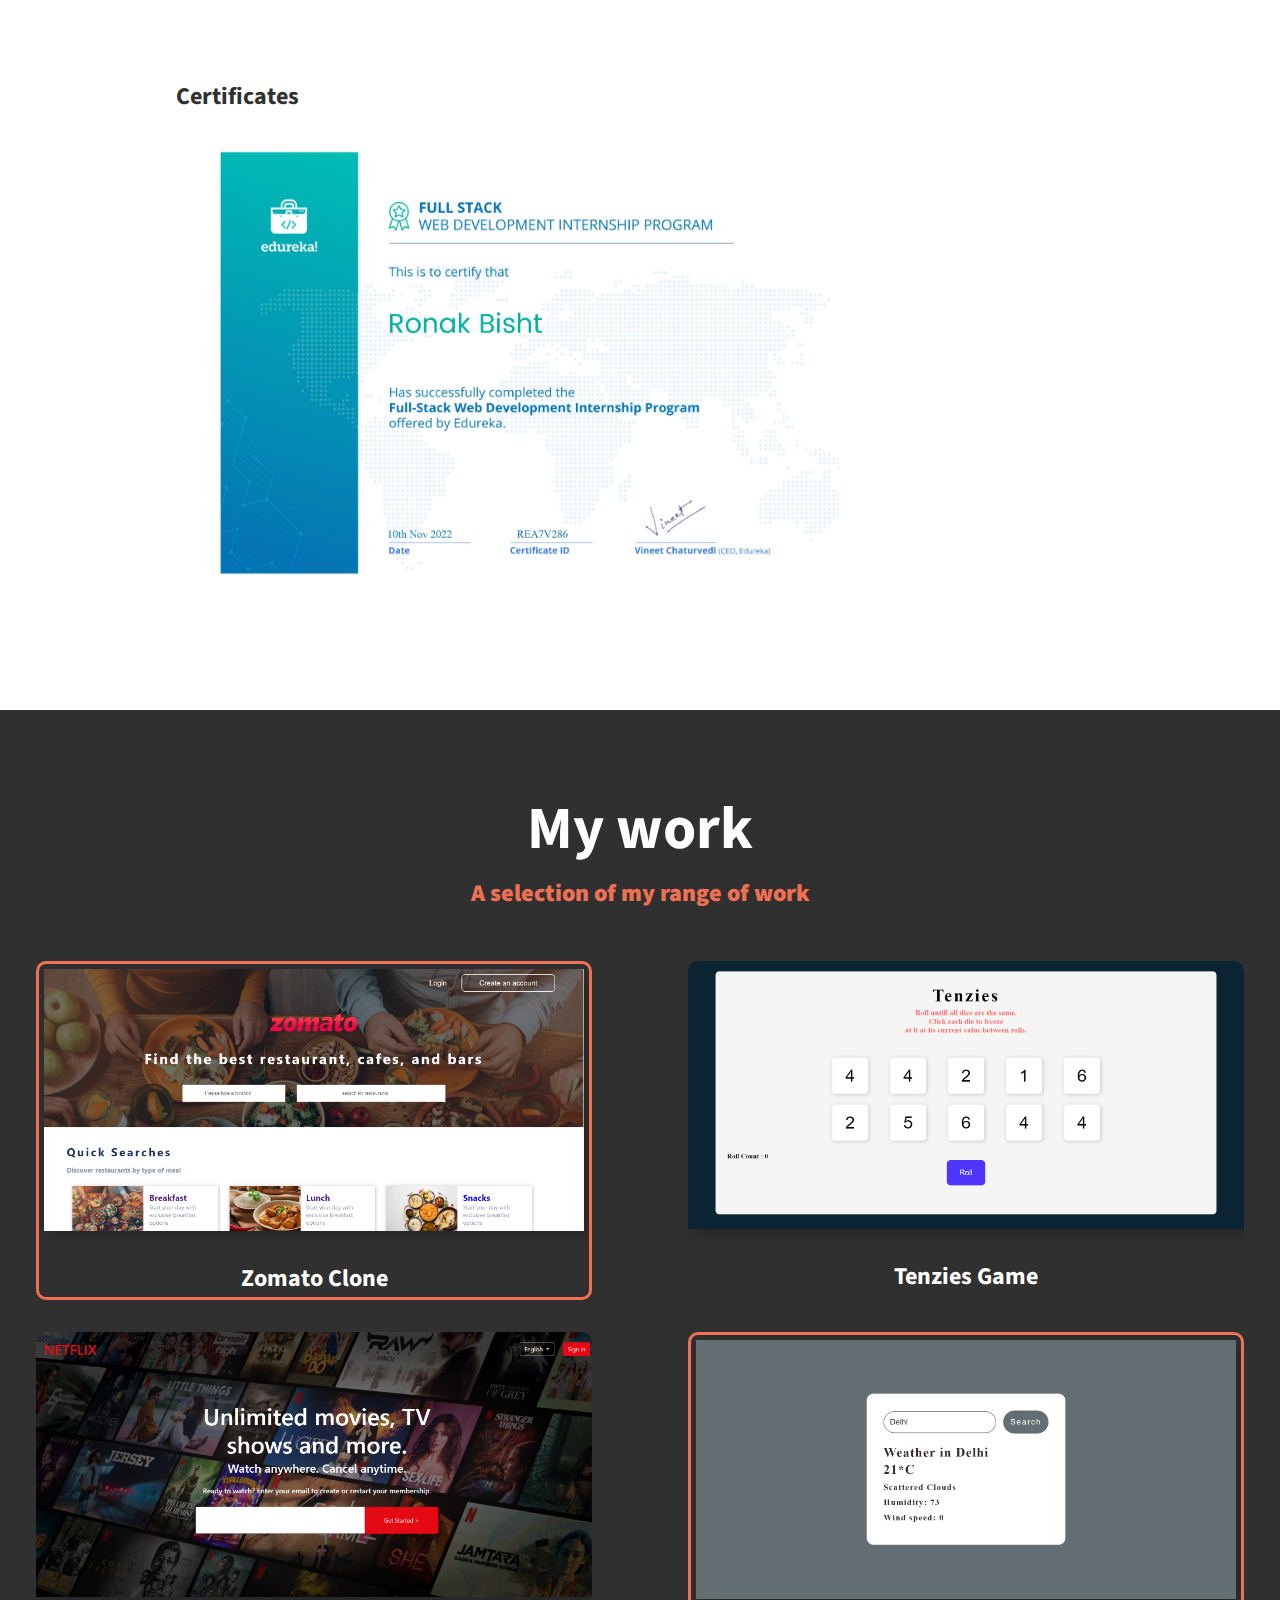
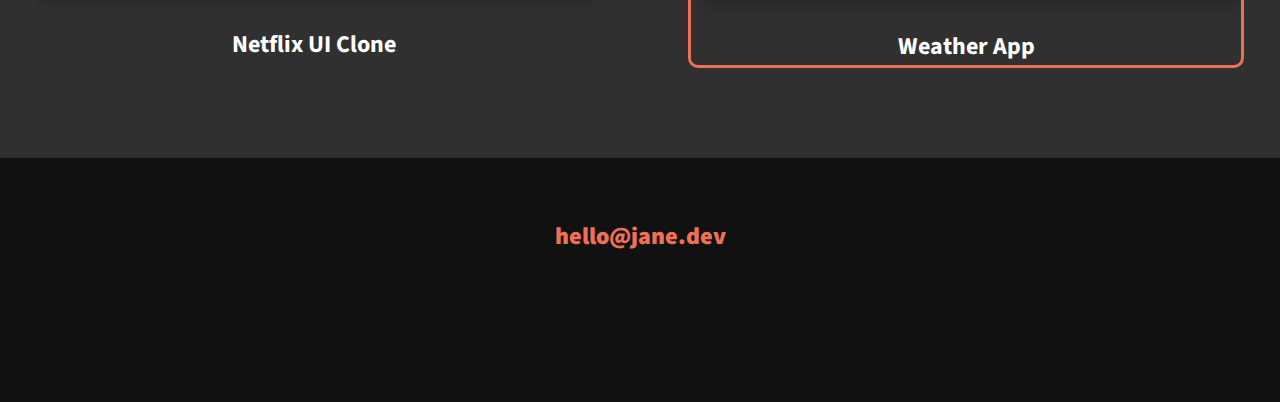
==== commit e8f3fdc2: "some changes" ====
--- a/index.html
+++ b/index.html
@@ -76,6 +76,13 @@
            </div>
            
            <img src="assets/profile2.jpg" alt="Jane leaning against a bus" class="about-me__img">
+
+           <div class="certificate">
+            <h3 class="certificate">Certificates</h3>
+            <img src="assets/certificate.jpg" alt="">
+           </div>
+
+
         </section>
         
         <!-- My Work -->
@@ -88,8 +95,8 @@
                 <a href="https://bright-biscochitos-693e4a.netlify.app/" class="portfolio__item">
                     <img src="assets/edureka1.png" class="portfolio__img">
                     <div class="about-project">
-                        <h3>Tenzies Game</h3>
-                        <h4>Lorem ipsum dolor sit amet consectetur, adipisicing elit. Labore, numquam esse nesciunt corrupti laboriosam voluptas illum earum expedita vel ut.</h4>
+                        <h3>Zomato Clone</h3>
+                       
                     </div>
                 </a>
                 
@@ -98,7 +105,7 @@
                     <img src="assets/edureka4.png" alt="" class="portfolio__img">
                     <div class="about-project">
                         <h3>Tenzies Game</h3>
-                        <h4>Lorem ipsum dolor sit amet consectetur, adipisicing elit. Labore, numquam esse nesciunt corrupti laboriosam voluptas illum earum expedita vel ut.</h4>
+                       
                     </div>
                 </a>
                 
@@ -107,8 +114,8 @@
                 <a href="https://dainty-cupcake-42d738.netlify.app/" class="portfolio__item">
                     <img src="assets/edureka3.png" alt="" class="portfolio__img">
                     <div class="about-project">
-                        <h3>Tenzies Game</h3>
-                        <h4>Lorem ipsum dolor sit amet consectetur, adipisicing elit. Labore, numquam esse nesciunt corrupti laboriosam voluptas illum earum expedita vel ut.</h4>
+                        <h3>Netflix UI Clone</h3>
+                       
                     </div>
                 </a>
                 
@@ -116,8 +123,8 @@
                 <a href="https://bright-biscochitos-693e4a.netlify.app/" class="portfolio__item">
                     <img src="assets/edureka2.png" alt="" class="portfolio__img">
                     <div class="about-project">
-                        <h3>Tenzies Game</h3>
-                        <h4>Lorem ipsum dolor sit amet consectetur, adipisicing elit. Labore, numquam esse nesciunt corrupti laboriosam voluptas illum earum expedita vel ut.</h4>
+                        <h3>Weather App</h3>
+                        
                     </div>
                 </a>
                 
--- a/style.css
+++ b/style.css
@@ -15,7 +15,8 @@
     
     --clr-light: #fff;
     --clr-dark: #303030;
-    --clr-accent: #16e0bd;
+    --clr-accent:#ee7155;
+    /* --clr-accent: #16e0bd; */
     
     --fs-h1: 3rem;
     --fs-h2: 2.25rem;
@@ -351,6 +352,9 @@
 .about-me__img {
     box-shadow: var(--bs);
 }
+.certificate{
+    margin-top: 2em;
+}
 
 @media (min-width: 600px) {
     .about-me {
@@ -425,6 +429,11 @@
         opacity 250ms linear;
 }
 
+.portfolio a:nth-child(3n-2){
+    border: var(--clr-accent) solid 3px;
+    padding: 0.3em;
+}
+
 .portfolio__item:focus {
     position: relative;
     z-index: 2;
@@ -449,6 +458,10 @@
  .portfolio{
     grid-template-columns: repeat(1,1fr);
  }
+ .portfolio a:nth-child(n){
+    border: var(--clr-accent) solid 3px;
+    padding: 0.3em;
+}
 }
 
 
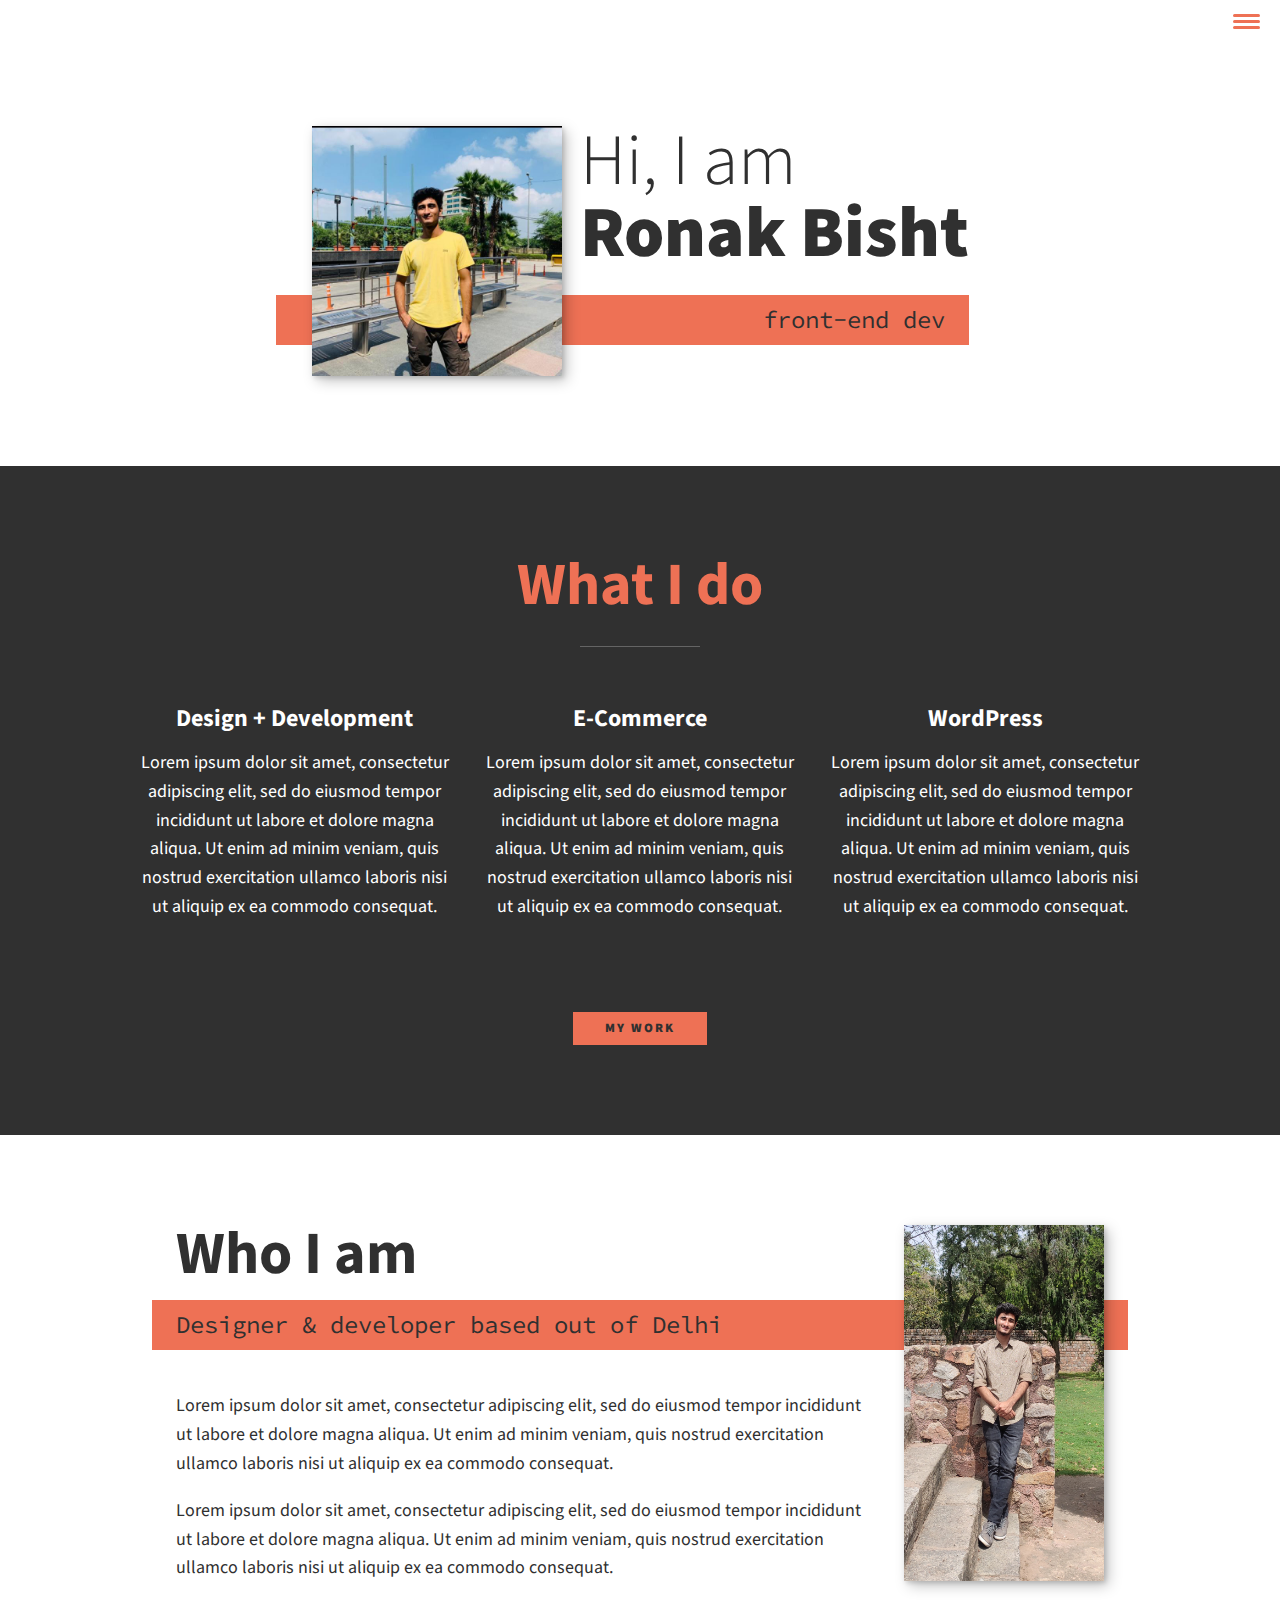
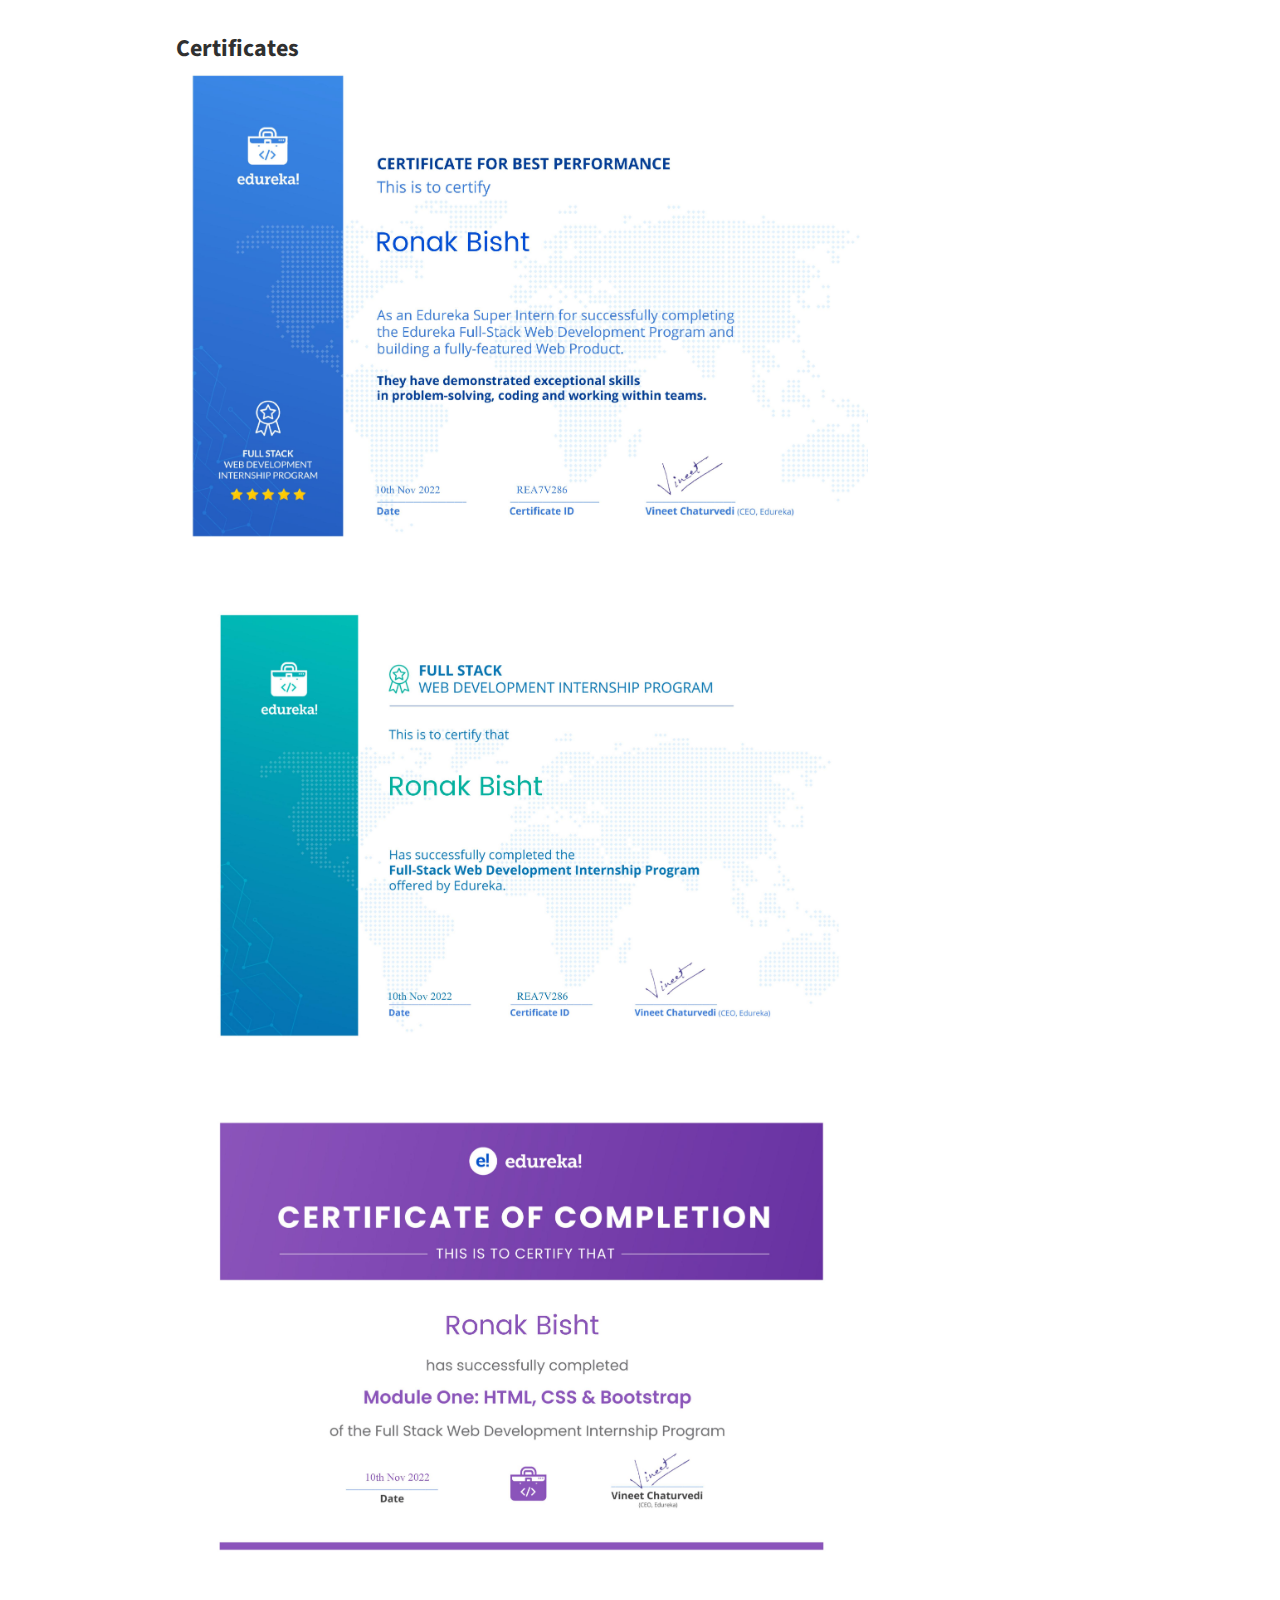
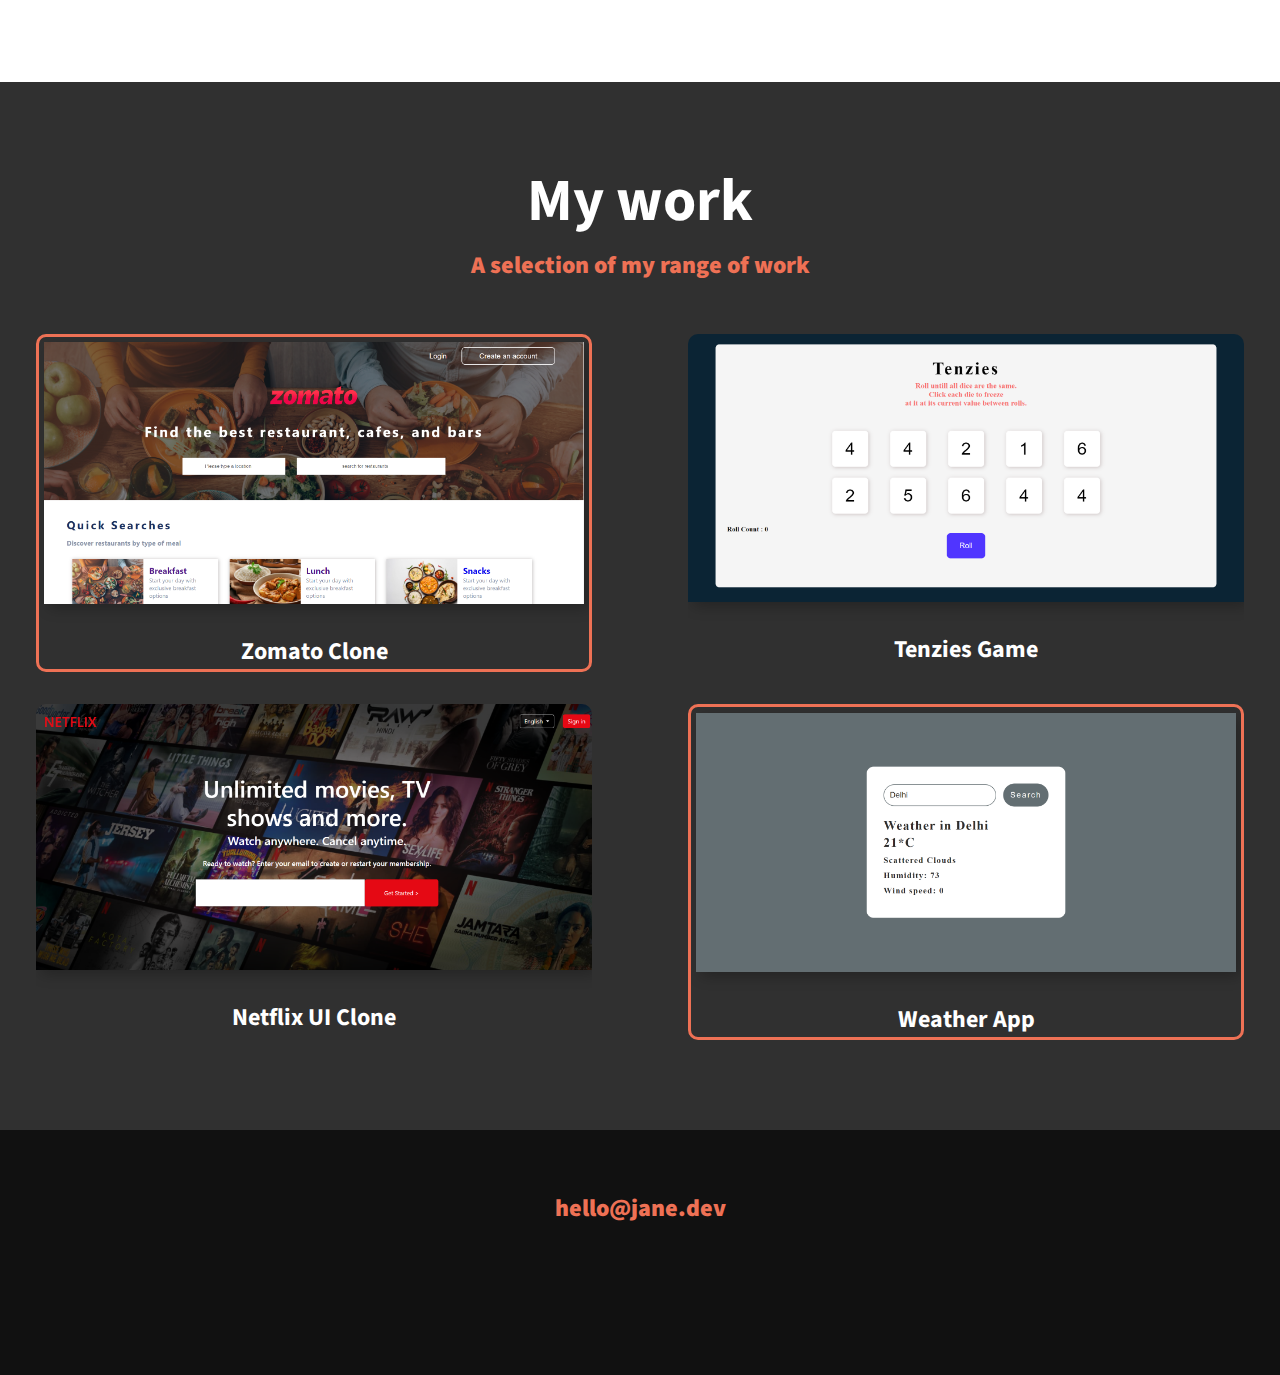
==== commit 1edc117d: "cert" ====
--- a/index.html
+++ b/index.html
@@ -78,8 +78,10 @@
            <img src="assets/profile2.jpg" alt="Jane leaning against a bus" class="about-me__img">
 
            <div class="certificate">
-            <h3 class="certificate">Certificates</h3>
+            <h3 class="certificate2">Certificates</h3>
+            <img src="assets/certificate2.jpg" alt="">
             <img src="assets/certificate.jpg" alt="">
+            <img src="assets/certificate3.jpg" alt="">
            </div>
 
 
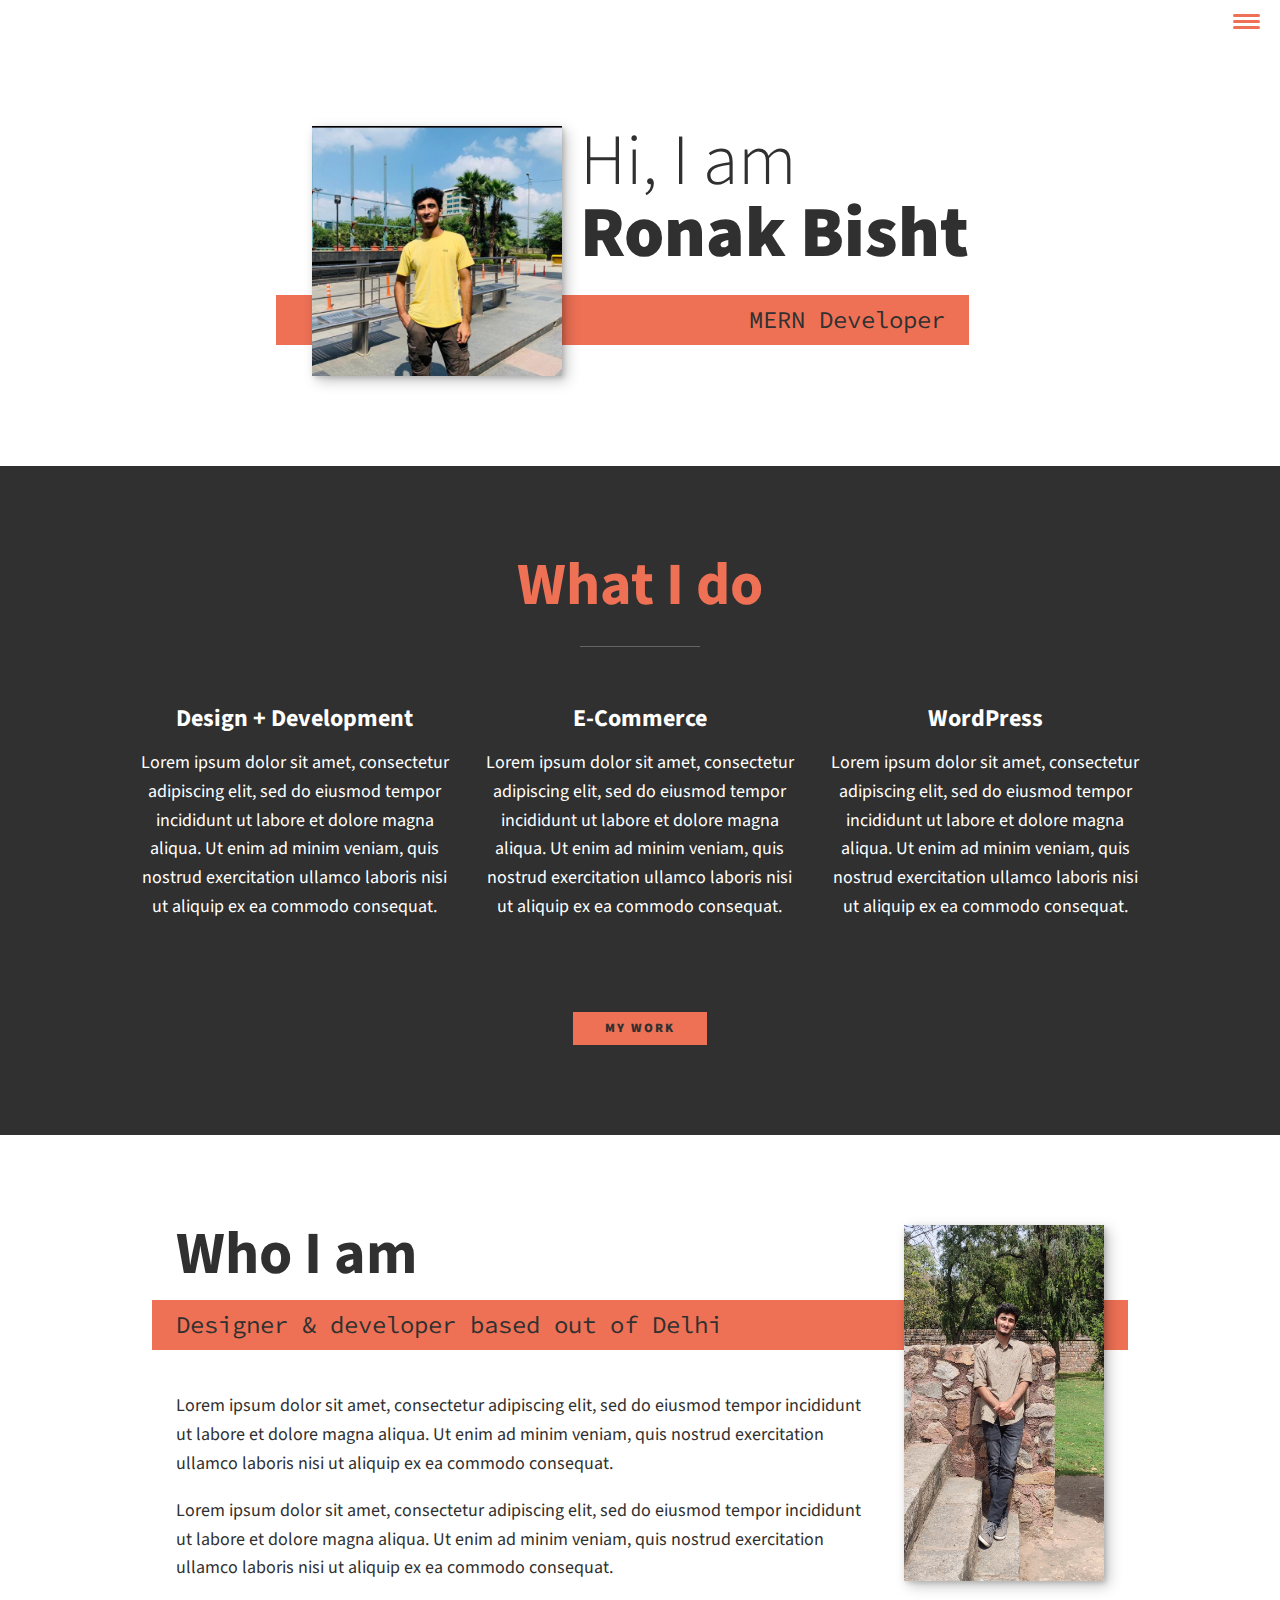
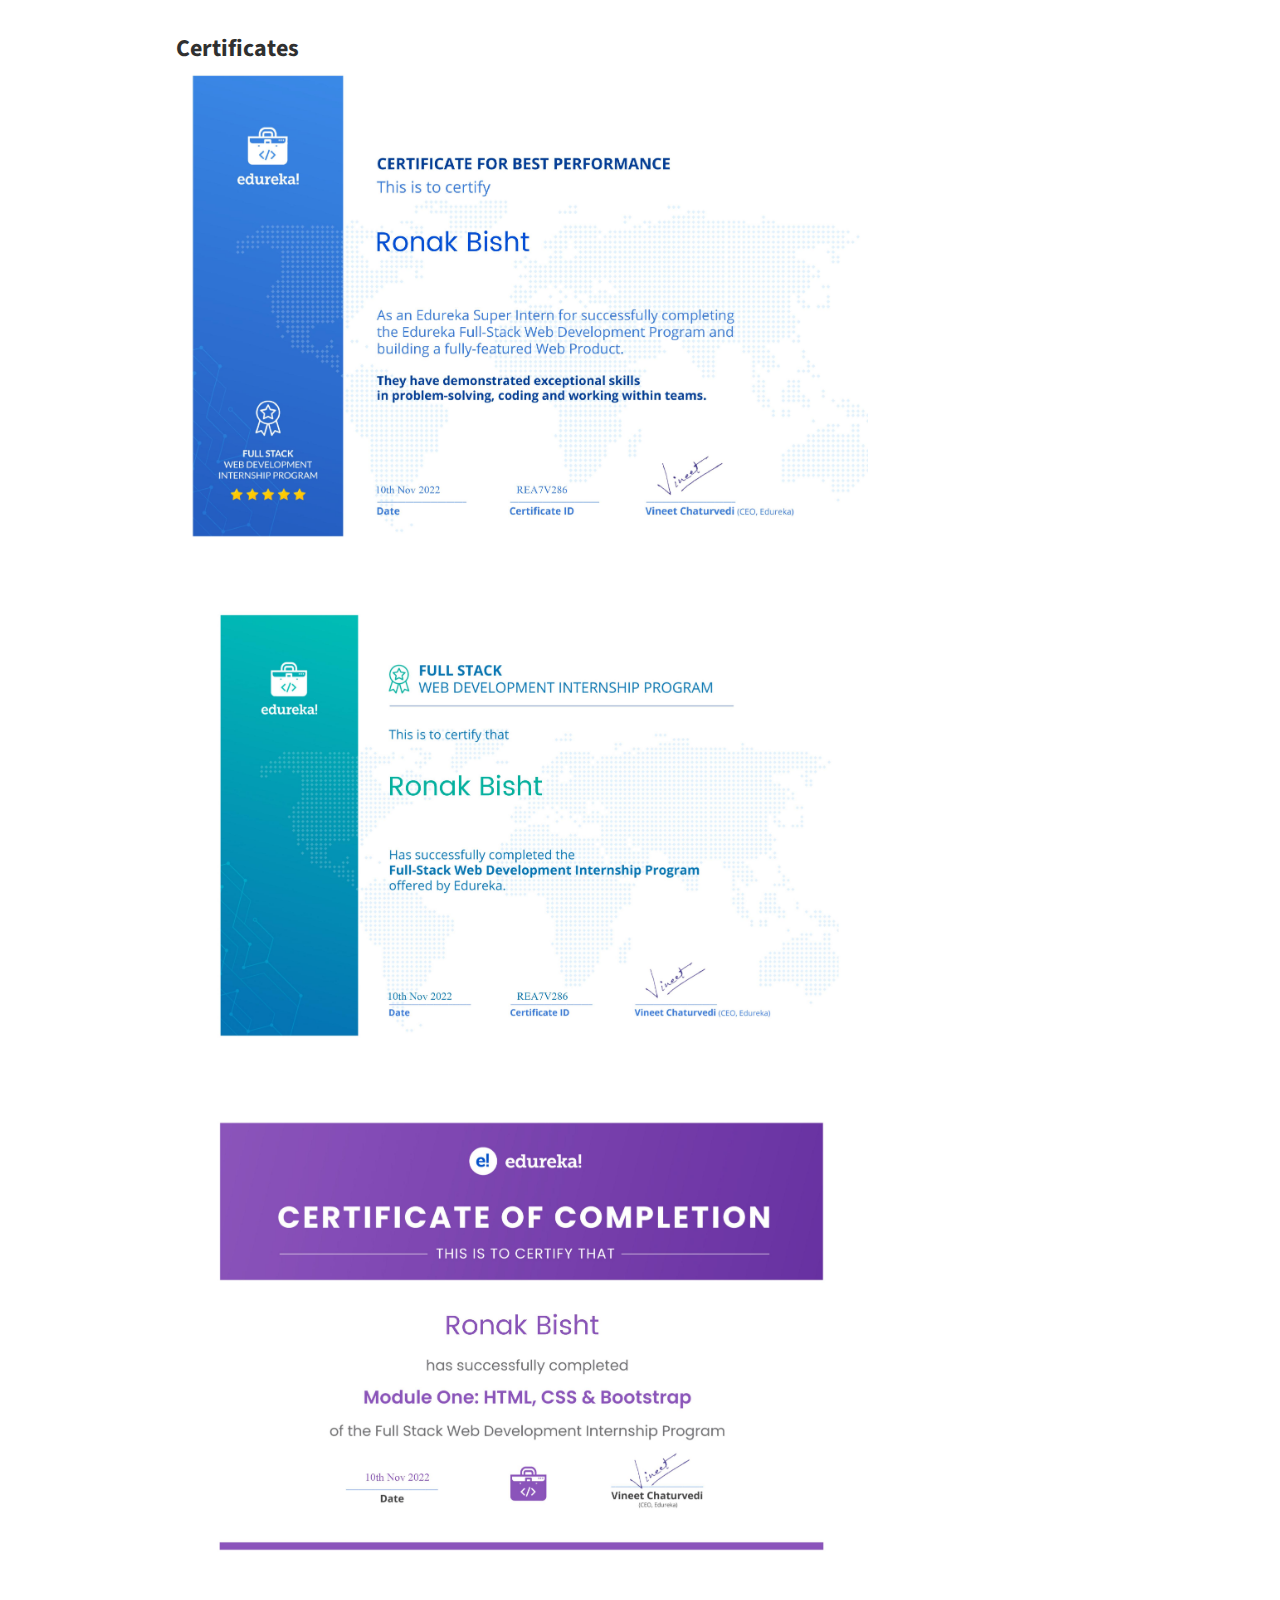
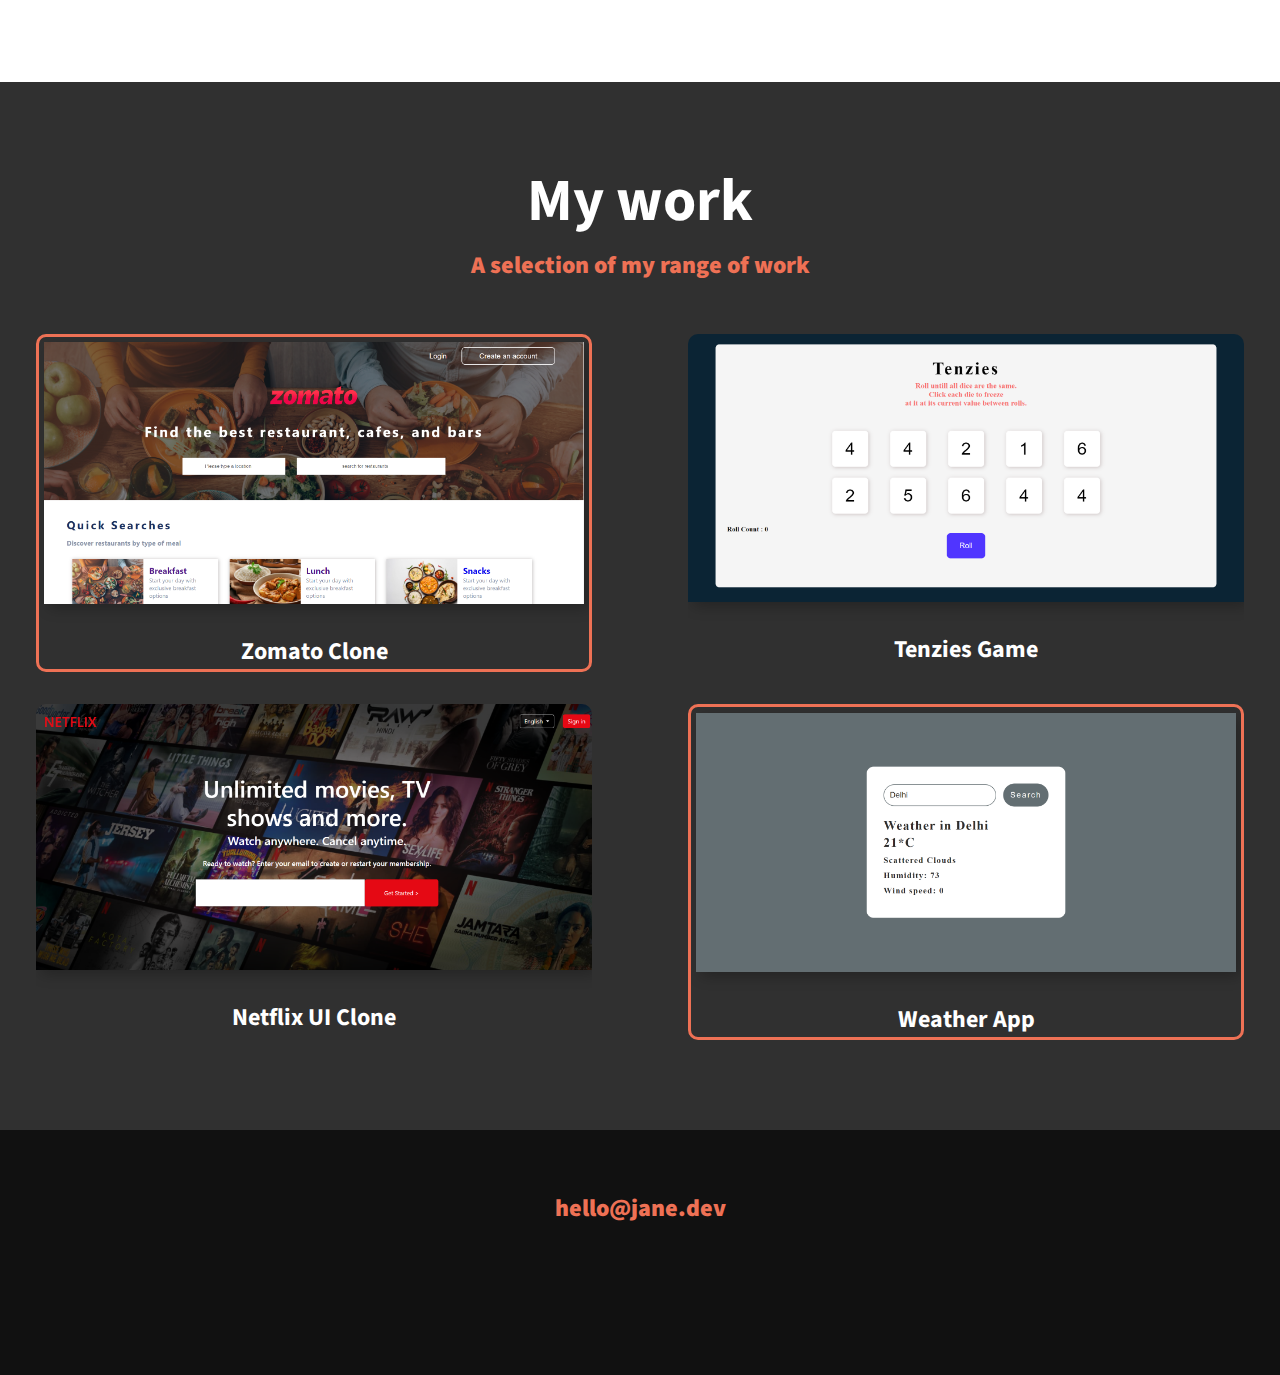
==== commit 5df089e9: "Update index.html" ====
--- a/index.html
+++ b/index.html
@@ -36,7 +36,7 @@
             <h1 class="section__title section__title--intro">
                 Hi, I am <strong>Ronak Bisht</strong>
             </h1>
-            <p class="section__subtitle section__subtitle--intro">front-end dev</p>
+            <p class="section__subtitle section__subtitle--intro">MERN Developer</p>
             <img src="assets/profile1.jpg" alt="a picture of Jane Smith smiling" class="intro__img">
         </section>
         
@@ -195,4 +195,4 @@
         <script src="js/index.js"></script>
         
     </body>
-</html>+</html>
